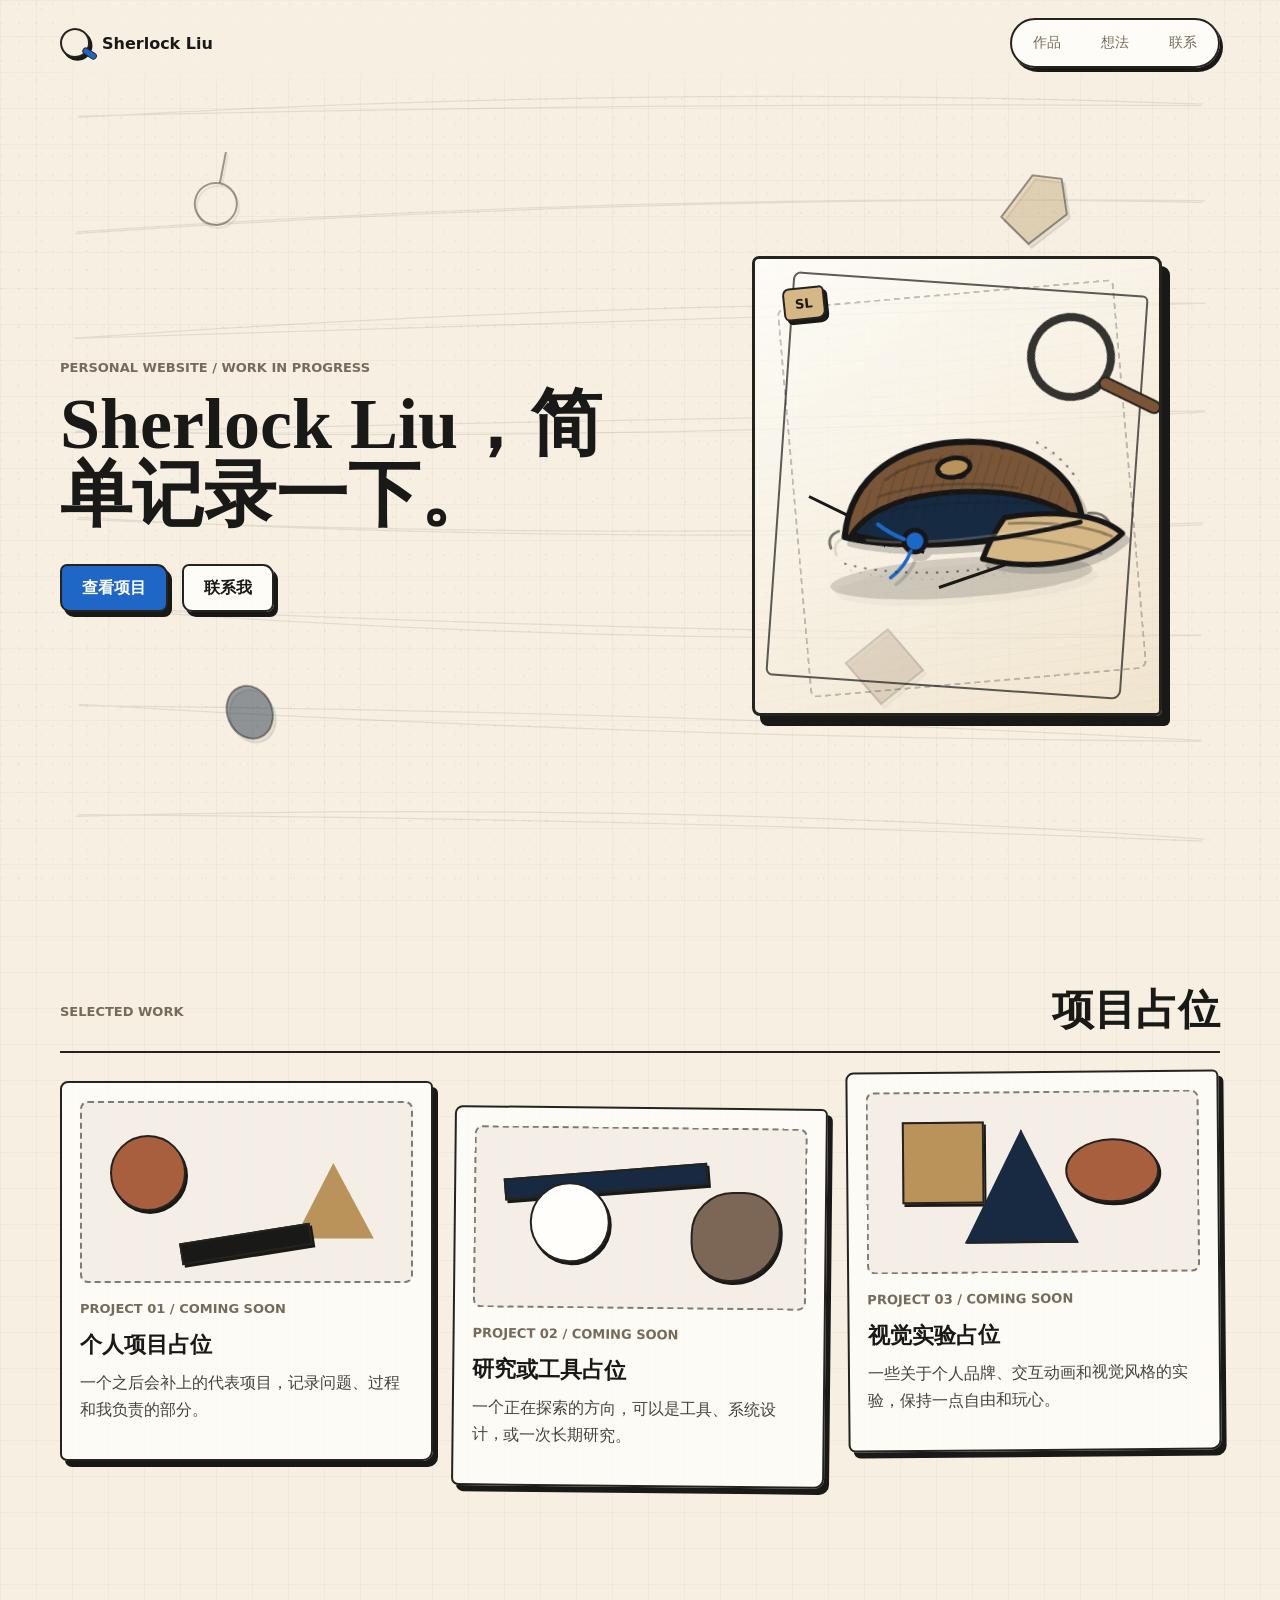
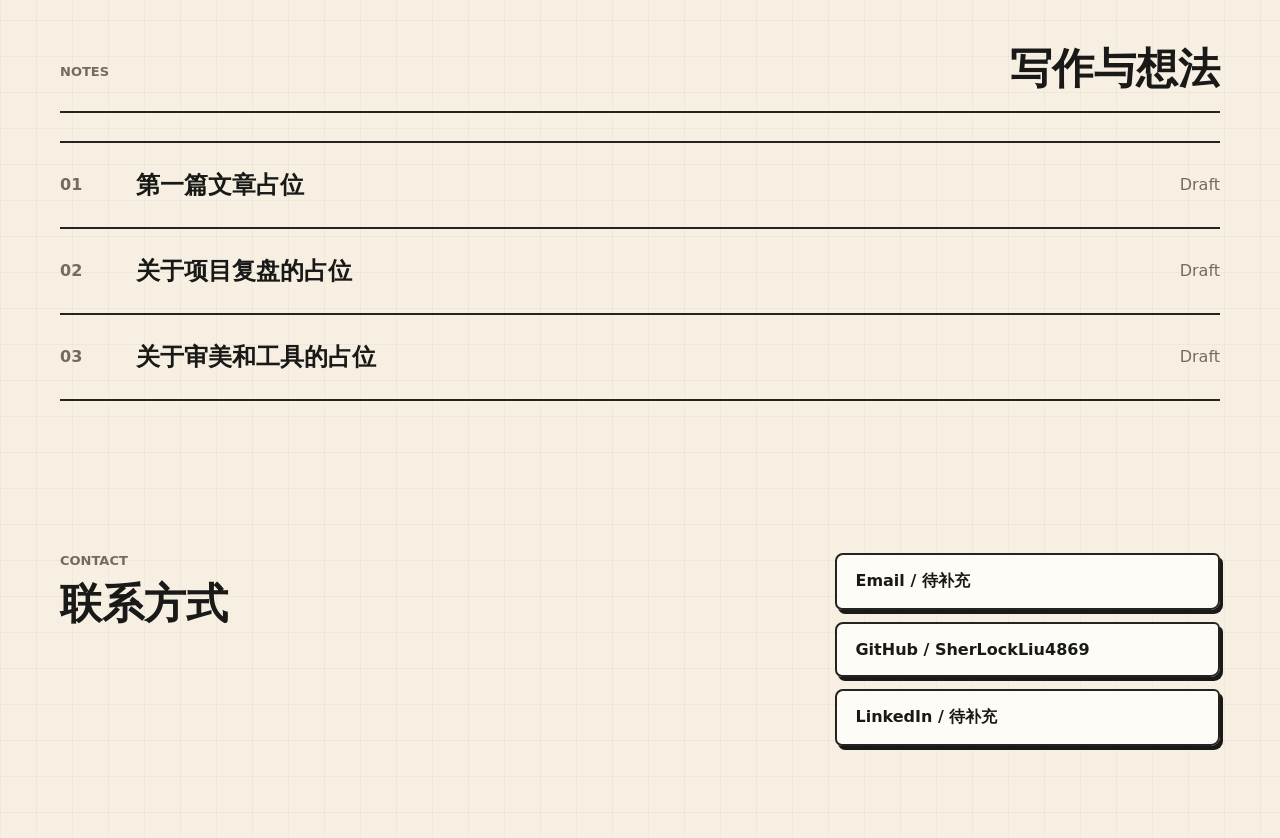
==== index.html @ 53b24802 "Update contact section" ====
<!doctype html>
<html lang="zh-CN">
  <head>
    <meta charset="utf-8">
    <meta name="viewport" content="width=device-width, initial-scale=1">
    <title>Sherlock Liu | Personal Website</title>
    <meta name="description" content="Sherlock Liu 的个人网站：作品、想法和正在进行的实验。">
    <link rel="stylesheet" href="./styles.css">
  </head>
  <body>
    <canvas id="motion-field" aria-hidden="true"></canvas>
    <div class="grain" aria-hidden="true"></div>

    <header class="site-header">
      <a class="brand" href="#top" aria-label="回到首页">
        <span class="brand-mark" aria-hidden="true"></span>
        <span>Sherlock Liu</span>
      </a>
      <nav class="nav-links" aria-label="主导航">
        <a href="#work">作品</a>
        <a href="#notes">想法</a>
        <a href="#contact">联系</a>
      </nav>
    </header>

    <main id="top">
      <section class="hero section-band" aria-labelledby="hero-title">
        <div class="hero-copy">
          <p class="eyebrow">Personal Website / Work in Progress</p>
          <h1 id="hero-title">Sherlock Liu，简单记录一下。</h1>
          <div class="hero-actions">
            <a class="button primary" href="#work">查看项目</a>
            <a class="button ghost" href="#contact">联系我</a>
          </div>
        </div>

        <div class="portrait-stage" aria-label="复古手绘个人标识插图">
          <div class="sketch-card" role="button" tabindex="0" aria-label="触发个人标识动画">
            <div class="case-label">SL</div>
            <div class="magnifier"></div>
            <div class="hand-line line-a"></div>
            <div class="hand-line line-b"></div>
            <div class="detective-object">
              <img class="detective-hat-asset" src="./assets/detective-cap.svg" alt="手绘复古侦探帽">
            </div>
          </div>
        </div>
      </section>

      <section class="section-band work" id="work" aria-labelledby="work-title">
        <div class="section-heading">
          <p class="eyebrow">Selected Work</p>
          <h2 id="work-title">项目占位</h2>
        </div>
        <div class="work-grid">
          <article class="work-item">
            <div class="work-figure figure-one" aria-hidden="true">
              <span></span><span></span><span></span>
            </div>
            <div>
              <p class="meta">Project 01 / Coming Soon</p>
              <h3>个人项目占位</h3>
              <p>一个之后会补上的代表项目，记录问题、过程和我负责的部分。</p>
            </div>
          </article>
          <article class="work-item">
            <div class="work-figure figure-two" aria-hidden="true">
              <span></span><span></span><span></span>
            </div>
            <div>
              <p class="meta">Project 02 / Coming Soon</p>
              <h3>研究或工具占位</h3>
              <p>一个正在探索的方向，可以是工具、系统设计，或一次长期研究。</p>
            </div>
          </article>
          <article class="work-item">
            <div class="work-figure figure-three" aria-hidden="true">
              <span></span><span></span><span></span>
            </div>
            <div>
              <p class="meta">Project 03 / Coming Soon</p>
              <h3>视觉实验占位</h3>
              <p>一些关于个人品牌、交互动画和视觉风格的实验，保持一点自由和玩心。</p>
            </div>
          </article>
        </div>
      </section>

      <section class="section-band notes" id="notes" aria-labelledby="notes-title">
        <div class="section-heading">
          <p class="eyebrow">Notes</p>
          <h2 id="notes-title">写作与想法</h2>
        </div>
        <div class="note-list">
          <a class="note-link" href="#">
            <span>01</span>
            <strong>第一篇文章占位</strong>
            <em>Draft</em>
          </a>
          <a class="note-link" href="#">
            <span>02</span>
            <strong>关于项目复盘的占位</strong>
            <em>Draft</em>
          </a>
          <a class="note-link" href="#">
            <span>03</span>
            <strong>关于审美和工具的占位</strong>
            <em>Draft</em>
          </a>
        </div>
      </section>

      <section class="section-band contact" id="contact" aria-labelledby="contact-title">
        <div>
          <p class="eyebrow">Contact</p>
          <h2 id="contact-title">联系方式</h2>
        </div>
        <div class="contact-links">
          <a href="#">Email / 待补充</a>
          <a href="https://github.com/SherLockLiu4869">GitHub / SherLockLiu4869</a>
          <a href="#">LinkedIn / 待补充</a>
        </div>
      </section>
    </main>

    <script src="./script.js"></script>
  </body>
</html>
---- styles.css ----
:root {
  --paper: #f7f0e2;
  --ink: #191917;
  --muted: #766b5a;
  --line: #25231f;
  --coral: #a85f3d;
  --teal: #243b55;
  --sun: #b9935a;
  --lavender: #7c6756;
  --clue-blue: #1f67c7;
  --deep-blue: #172a42;
  --brown: #7a5637;
  --tan: #d5b886;
  --white: #fffefb;
  --shadow: rgba(25, 25, 23, 0.12);
}

* {
  box-sizing: border-box;
}

html {
  scroll-behavior: smooth;
}

body {
  min-width: 320px;
  margin: 0;
  color: var(--ink);
  background:
    linear-gradient(90deg, rgba(25, 25, 23, 0.035) 1px, transparent 1px),
    linear-gradient(rgba(25, 25, 23, 0.035) 1px, transparent 1px),
    var(--paper);
  background-size: 36px 36px;
  font-family: ui-sans-serif, system-ui, -apple-system, BlinkMacSystemFont, "Segoe UI", sans-serif;
  letter-spacing: 0;
}

a {
  color: inherit;
  text-decoration: none;
}

#motion-field {
  position: fixed;
  inset: 0;
  z-index: -2;
  width: 100%;
  height: 100%;
}

.grain {
  position: fixed;
  inset: 0;
  z-index: -1;
  pointer-events: none;
  opacity: 0.28;
  background-image:
    radial-gradient(circle at 12% 20%, rgba(25, 25, 23, 0.13) 0 1px, transparent 1px),
    radial-gradient(circle at 80% 30%, rgba(25, 25, 23, 0.10) 0 1px, transparent 1px);
  background-size: 17px 19px, 23px 29px;
}

.site-header {
  position: sticky;
  top: 0;
  z-index: 10;
  display: flex;
  align-items: center;
  justify-content: space-between;
  gap: 24px;
  width: min(1160px, calc(100% - 32px));
  margin: 0 auto;
  padding: 18px 0 14px;
  backdrop-filter: blur(12px);
}

.brand,
.nav-links {
  display: flex;
  align-items: center;
  gap: 12px;
}

.brand {
  font-weight: 800;
  font-size: 16px;
}

.brand-mark {
  position: relative;
  width: 30px;
  height: 30px;
  border: 2px solid var(--line);
  border-radius: 50%;
  background: var(--paper);
  box-shadow: 2px 3px 0 var(--ink);
  transform: rotate(-8deg);
}

.brand-mark::after {
  content: "";
  position: absolute;
  right: -8px;
  bottom: -3px;
  width: 14px;
  height: 5px;
  border: 1px solid var(--line);
  border-radius: 999px;
  background: var(--clue-blue);
  transform: rotate(42deg);
}

.nav-links {
  padding: 7px;
  border: 2px solid var(--line);
  border-radius: 999px;
  background: rgba(255, 254, 251, 0.82);
  box-shadow: 3px 4px 0 var(--ink);
}

.nav-links a {
  min-width: 56px;
  padding: 7px 10px;
  border-radius: 999px;
  color: var(--muted);
  font-size: 14px;
  text-align: center;
}

.nav-links a:hover,
.nav-links a:focus-visible {
  color: var(--ink);
  background: rgba(122, 86, 55, 0.14);
}

.section-band {
  width: min(1160px, calc(100% - 32px));
  margin: 0 auto;
  padding: 76px 0;
}

.hero {
  display: grid;
  grid-template-columns: minmax(0, 1.05fr) minmax(320px, 0.95fr);
  align-items: center;
  gap: 54px;
  min-height: calc(100vh - 70px);
  padding-top: 42px;
  padding-bottom: 64px;
}

.eyebrow,
.meta {
  margin: 0 0 14px;
  color: var(--muted);
  font-size: 13px;
  font-weight: 800;
  text-transform: uppercase;
}

h1,
h2,
h3,
p {
  margin-top: 0;
}

h1 {
  max-width: 760px;
  margin-bottom: 22px;
  font-family: ui-serif, Georgia, "Times New Roman", serif;
  font-size: 72px;
  line-height: 0.98;
  font-weight: 900;
  text-shadow:
    0 1px 0 var(--paper),
    1px 0 0 var(--paper),
    -1px 0 0 var(--paper),
    0 -1px 0 var(--paper);
}

h2 {
  margin-bottom: 0;
  font-family: ui-serif, Georgia, "Times New Roman", serif;
  font-size: 42px;
  line-height: 1.08;
}

h3 {
  margin-bottom: 10px;
  font-size: 22px;
}

.hero-text {
  max-width: 630px;
  color: #3b3932;
  font-size: 20px;
  line-height: 1.7;
}

.hero-actions {
  display: flex;
  flex-wrap: wrap;
  gap: 14px;
  margin-top: 34px;
}

.button {
  display: inline-flex;
  align-items: center;
  justify-content: center;
  min-height: 48px;
  padding: 0 20px;
  border: 2px solid var(--line);
  border-radius: 7px 11px 8px 10px;
  box-shadow: 4px 5px 0 var(--ink);
  font-weight: 800;
  transition: transform 220ms ease, box-shadow 220ms ease;
}

.button:hover,
.button:focus-visible {
  transform: translate(2px, 2px) rotate(-1deg);
  box-shadow: 2px 3px 0 var(--ink);
}

.button.primary {
  background: var(--clue-blue);
  color: var(--white);
}

.button.ghost {
  background: rgba(255, 254, 251, 0.82);
}

.portrait-stage {
  position: relative;
  display: grid;
  place-items: center;
  min-height: 520px;
}

.sketch-card {
  --hat-x: 0px;
  --hat-y: 0px;
  --hat-r: 0deg;
  --mag-x: 0px;
  --mag-y: 0px;
  --mag-r: -16deg;
  position: relative;
  width: min(410px, 100%);
  aspect-ratio: 1 / 1.12;
  border: 3px solid var(--line);
  border-radius: 7px 9px 6px 8px;
  background:
    linear-gradient(145deg, rgba(255, 254, 251, 0.82), rgba(235, 219, 190, 0.54)),
    repeating-linear-gradient(-8deg, rgba(25, 25, 23, 0.045) 0 1px, transparent 1px 13px);
  box-shadow: 8px 10px 0 var(--ink);
  cursor: crosshair;
  outline: none;
  overflow: hidden;
  animation: card-wander 9s cubic-bezier(0.55, 0.02, 0.2, 1) infinite alternate;
}

.sketch-card:focus-visible {
  box-shadow:
    8px 10px 0 var(--ink),
    0 0 0 4px var(--clue-blue);
}

.sketch-card::before,
.sketch-card::after {
  content: "";
  position: absolute;
  inset: 24px;
  border: 2px solid rgba(25, 25, 23, 0.7);
  border-radius: 8px 6px 9px 7px;
  transform: rotate(4deg);
}

.sketch-card::after {
  inset: 34px 28px 28px 38px;
  border-style: dashed;
  border-color: rgba(25, 25, 23, 0.26);
  transform: rotate(-5deg);
}

.case-label {
  position: absolute;
  left: 28px;
  top: 28px;
  z-index: 3;
  padding: 7px 10px;
  border: 2px solid var(--line);
  border-radius: 7px 5px 8px 6px;
  background: var(--tan);
  box-shadow: 3px 4px 0 var(--ink);
  font-size: 13px;
  font-weight: 900;
  transform: rotate(-6deg);
}

.magnifier {
  position: absolute;
  right: 44px;
  top: 54px;
  z-index: 3;
  width: 88px;
  height: 88px;
  border: 8px solid rgba(25, 25, 23, 0.88);
  border-radius: 50%;
  transform: rotate(-16deg);
  animation: nonlinear-orbit 6.4s cubic-bezier(0.77, 0, 0.18, 1) infinite alternate;
}

.sketch-card.is-tracking .magnifier {
  transform: translate3d(var(--mag-x), var(--mag-y), 0) rotate(var(--mag-r));
  transition: transform 520ms cubic-bezier(0.18, 0.89, 0.32, 1.28);
  animation: none;
}

.magnifier::after {
  content: "";
  position: absolute;
  right: -44px;
  bottom: -24px;
  width: 64px;
  height: 10px;
  border: 2px solid var(--line);
  border-radius: 999px;
  background: var(--brown);
  transform: rotate(42deg);
}

.detective-object {
  position: absolute;
  left: 50%;
  top: 57%;
  z-index: 2;
  width: min(360px, 88%);
  aspect-ratio: 520 / 330;
  transform:
    translate(-50%, -50%)
    translate3d(var(--hat-x), var(--hat-y), 0)
    rotate(calc(-4deg + var(--hat-r)));
  transition: transform 620ms cubic-bezier(0.16, 1, 0.3, 1);
}

.hand-line {
  position: absolute;
}

.detective-hat-asset {
  display: block;
  width: 100%;
  height: auto;
  filter: drop-shadow(5px 7px 0 rgba(25, 25, 23, 0.2));
  transform-origin: 48% 58%;
  user-select: none;
  -webkit-user-drag: none;
}

.sketch-card.is-investigating {
  box-shadow:
    8px 10px 0 var(--ink),
    0 0 0 4px rgba(31, 103, 199, 0.45);
  animation:
    card-wander 9s cubic-bezier(0.55, 0.02, 0.2, 1) infinite alternate,
    clue-card-flash 920ms cubic-bezier(0.16, 1, 0.3, 1);
}

.sketch-card.is-investigating .case-label {
  animation: clue-label 820ms cubic-bezier(0.2, 0.9, 0.3, 1.3);
}

.sketch-card.is-investigating .detective-hat-asset {
  animation: clue-hat-asset 920ms cubic-bezier(0.16, 1, 0.3, 1);
}

.hand-line {
  height: 3px;
  background: var(--ink);
  transform-origin: left center;
}

.line-a {
  right: 50px;
  bottom: 124px;
  width: 170px;
  transform: rotate(-19deg);
}

.line-b {
  left: 54px;
  top: 236px;
  width: 128px;
  transform: rotate(26deg);
}

.section-heading {
  display: flex;
  align-items: end;
  justify-content: space-between;
  gap: 28px;
  margin-bottom: 28px;
  border-bottom: 2px solid var(--line);
  padding-bottom: 18px;
}

.work-grid {
  display: grid;
  grid-template-columns: repeat(3, minmax(0, 1fr));
  gap: 20px;
}

.work-item {
  display: grid;
  gap: 18px;
  min-height: 380px;
  padding: 18px;
  border: 2px solid var(--line);
  border-radius: 8px 6px 10px 7px;
  background: rgba(255, 254, 251, 0.78);
  box-shadow: 5px 6px 0 var(--ink);
  transition: transform 280ms cubic-bezier(0.2, 0.9, 0.3, 1.25);
}

.work-item:nth-child(2) {
  transform: translateY(26px) rotate(0.6deg);
}

.work-item:nth-child(3) {
  transform: translateY(-10px) rotate(-0.5deg);
}

.work-item:hover {
  transform: translateY(-6px) rotate(-1deg);
}

.work-item:nth-child(2):hover,
.work-item:nth-child(3):hover {
  transform: translateY(-6px) rotate(-1deg);
}

.work-item p:not(.meta) {
  color: #45423b;
  line-height: 1.65;
}

.work-figure {
  position: relative;
  min-height: 180px;
  border: 2px dashed rgba(25, 25, 23, 0.54);
  border-radius: 8px;
  overflow: hidden;
  background: rgba(122, 86, 55, 0.08);
}

.work-figure span {
  position: absolute;
  display: block;
  border: 2px solid var(--line);
  box-shadow: 2px 3px 0 var(--ink);
  animation: float-piece 6s cubic-bezier(0.65, 0, 0.2, 1) infinite alternate;
}

.figure-one span:nth-child(1) {
  left: 28px;
  top: 32px;
  width: 76px;
  height: 76px;
  border-radius: 50%;
  background: var(--coral);
}

.figure-one span:nth-child(2) {
  right: 34px;
  top: 56px;
  width: 88px;
  height: 88px;
  background: var(--sun);
  clip-path: polygon(50% 4%, 96% 90%, 6% 90%);
  animation-delay: -2s;
}

.figure-one span:nth-child(3) {
  left: 98px;
  bottom: 26px;
  width: 132px;
  height: 22px;
  background: var(--ink);
  transform: rotate(-9deg);
  animation-delay: -3s;
}

.figure-two span:nth-child(1) {
  left: 28px;
  top: 42px;
  width: 62%;
  height: 22px;
  background: var(--deep-blue);
  transform: rotate(-5deg);
}

.figure-two span:nth-child(2) {
  right: 24px;
  bottom: 26px;
  width: 90px;
  height: 90px;
  border-radius: 47% 41% 55% 43%;
  background: var(--lavender);
  animation-delay: -1.5s;
}

.figure-two span:nth-child(3) {
  left: 54px;
  bottom: 44px;
  width: 80px;
  height: 80px;
  border-radius: 50%;
  background: var(--white);
  animation-delay: -2.7s;
}

.figure-three span:nth-child(1) {
  left: 34px;
  top: 28px;
  width: 82px;
  height: 82px;
  background: var(--sun);
}

.figure-three span:nth-child(2) {
  right: 38px;
  top: 46px;
  width: 94px;
  height: 64px;
  border-radius: 50%;
  background: var(--coral);
  animation-delay: -1.2s;
}

.figure-three span:nth-child(3) {
  left: 96px;
  bottom: 28px;
  width: 114px;
  height: 114px;
  background: var(--deep-blue);
  clip-path: polygon(50% 0, 100% 100%, 0 100%);
  animation-delay: -2.6s;
}

.notes {
  padding-top: 110px;
}

.note-list {
  border-top: 2px solid var(--line);
}

.note-link {
  display: grid;
  grid-template-columns: 56px minmax(0, 1fr) 110px;
  align-items: center;
  gap: 20px;
  min-height: 86px;
  border-bottom: 2px solid var(--line);
}

.note-link span {
  color: var(--muted);
  font-weight: 900;
}

.note-link strong {
  font-size: 24px;
}

.note-link em {
  color: var(--muted);
  font-style: normal;
  text-align: right;
}

.note-link:hover strong,
.note-link:focus-visible strong {
  text-decoration: underline;
  text-decoration-thickness: 2px;
  text-underline-offset: 7px;
}

.contact {
  display: grid;
  grid-template-columns: minmax(0, 1fr) minmax(260px, 0.52fr);
  gap: 36px;
  align-items: start;
  padding-bottom: 92px;
}

.contact-links {
  display: grid;
  gap: 12px;
}

.contact-links a {
  padding: 16px 18px;
  border: 2px solid var(--line);
  border-radius: 8px 6px 9px 7px;
  background: rgba(255, 254, 251, 0.82);
  box-shadow: 3px 4px 0 var(--ink);
  font-weight: 800;
}

.contact-links a:hover,
.contact-links a:focus-visible {
  transform: rotate(-1deg);
}

@keyframes card-wander {
  0% {
    transform: translate3d(0, 0, 0) rotate(-1.4deg);
  }
  38% {
    transform: translate3d(10px, -12px, 0) rotate(1.2deg);
  }
  73% {
    transform: translate3d(-8px, 8px, 0) rotate(-0.4deg);
  }
  100% {
    transform: translate3d(4px, -5px, 0) rotate(1.8deg);
  }
}

@keyframes clue-card-flash {
  0%,
  100% {
    filter: none;
  }
  32% {
    filter: drop-shadow(0 0 12px rgba(31, 103, 199, 0.42));
  }
}

@keyframes clue-label {
  0%,
  100% {
    transform: rotate(-6deg);
  }
  38% {
    transform: translate3d(-8px, -10px, 0) rotate(-14deg) scale(1.12);
  }
  64% {
    transform: translate3d(3px, 2px, 0) rotate(-3deg) scale(0.98);
  }
}

@keyframes clue-hat-asset {
  0%,
  100% {
    filter: drop-shadow(5px 7px 0 rgba(25, 25, 23, 0.2));
    transform: rotate(0deg) scale(1);
  }
  34% {
    filter:
      drop-shadow(5px 7px 0 rgba(25, 25, 23, 0.18))
      drop-shadow(0 0 12px rgba(31, 103, 199, 0.5));
    transform: translate3d(-12px, -18px, 0) rotate(-7deg) scale(1.04);
  }
  68% {
    transform: translate3d(5px, 3px, 0) rotate(2deg) scale(0.99);
  }
}

@keyframes nonlinear-orbit {
  0% {
    transform: translate3d(0, 0, 0) rotate(0);
  }
  28% {
    transform: translate3d(16px, -8px, 0) rotate(19deg);
  }
  51% {
    transform: translate3d(-10px, 14px, 0) rotate(-13deg);
  }
  100% {
    transform: translate3d(8px, -18px, 0) rotate(32deg);
  }
}

@keyframes float-piece {
  0% {
    transform: translate3d(0, 0, 0) rotate(-3deg);
  }
  47% {
    transform: translate3d(8px, -10px, 0) rotate(8deg);
  }
  100% {
    transform: translate3d(-6px, 8px, 0) rotate(-7deg);
  }
}

@media (max-width: 900px) {
  .site-header {
    align-items: flex-start;
  }

  .hero,
  .contact {
    grid-template-columns: 1fr;
  }

  .hero {
    gap: 28px;
    min-height: auto;
  }

  h1 {
    font-size: 52px;
  }

  h2 {
    font-size: 34px;
  }

  .portrait-stage {
    min-height: 430px;
  }

  .work-grid {
    grid-template-columns: 1fr;
  }

  .work-item,
  .work-item:nth-child(2),
  .work-item:nth-child(3) {
    transform: none;
  }
}

@media (max-width: 620px) {
  #motion-field {
    opacity: 0.16;
  }

  .site-header {
    position: relative;
    flex-direction: column;
    gap: 14px;
  }

  .nav-links {
    width: 100%;
    justify-content: space-between;
  }

  .nav-links a {
    min-width: 0;
    flex: 1;
  }

  .section-band {
    width: min(100% - 24px, 1160px);
    padding: 54px 0;
  }

  .hero {
    padding-top: 24px;
  }

  h1 {
    font-size: 42px;
    line-height: 1.04;
  }

  .hero-text {
    font-size: 17px;
  }

  .portrait-stage {
    min-height: 360px;
  }

  .sketch-card {
    width: min(310px, 96%);
  }

  .detective-object {
    transform: translate(-50%, -50%) rotate(-4deg) scale(0.82);
  }

  .note-link {
    grid-template-columns: 42px minmax(0, 1fr);
    min-height: 100px;
  }

  .note-link em {
    grid-column: 2;
    text-align: left;
  }
}

@media (prefers-reduced-motion: reduce) {
  *,
  *::before,
  *::after {
    scroll-behavior: auto !important;
    animation-duration: 0.01ms !important;
    animation-iteration-count: 1 !important;
    transition-duration: 0.01ms !important;
  }
}
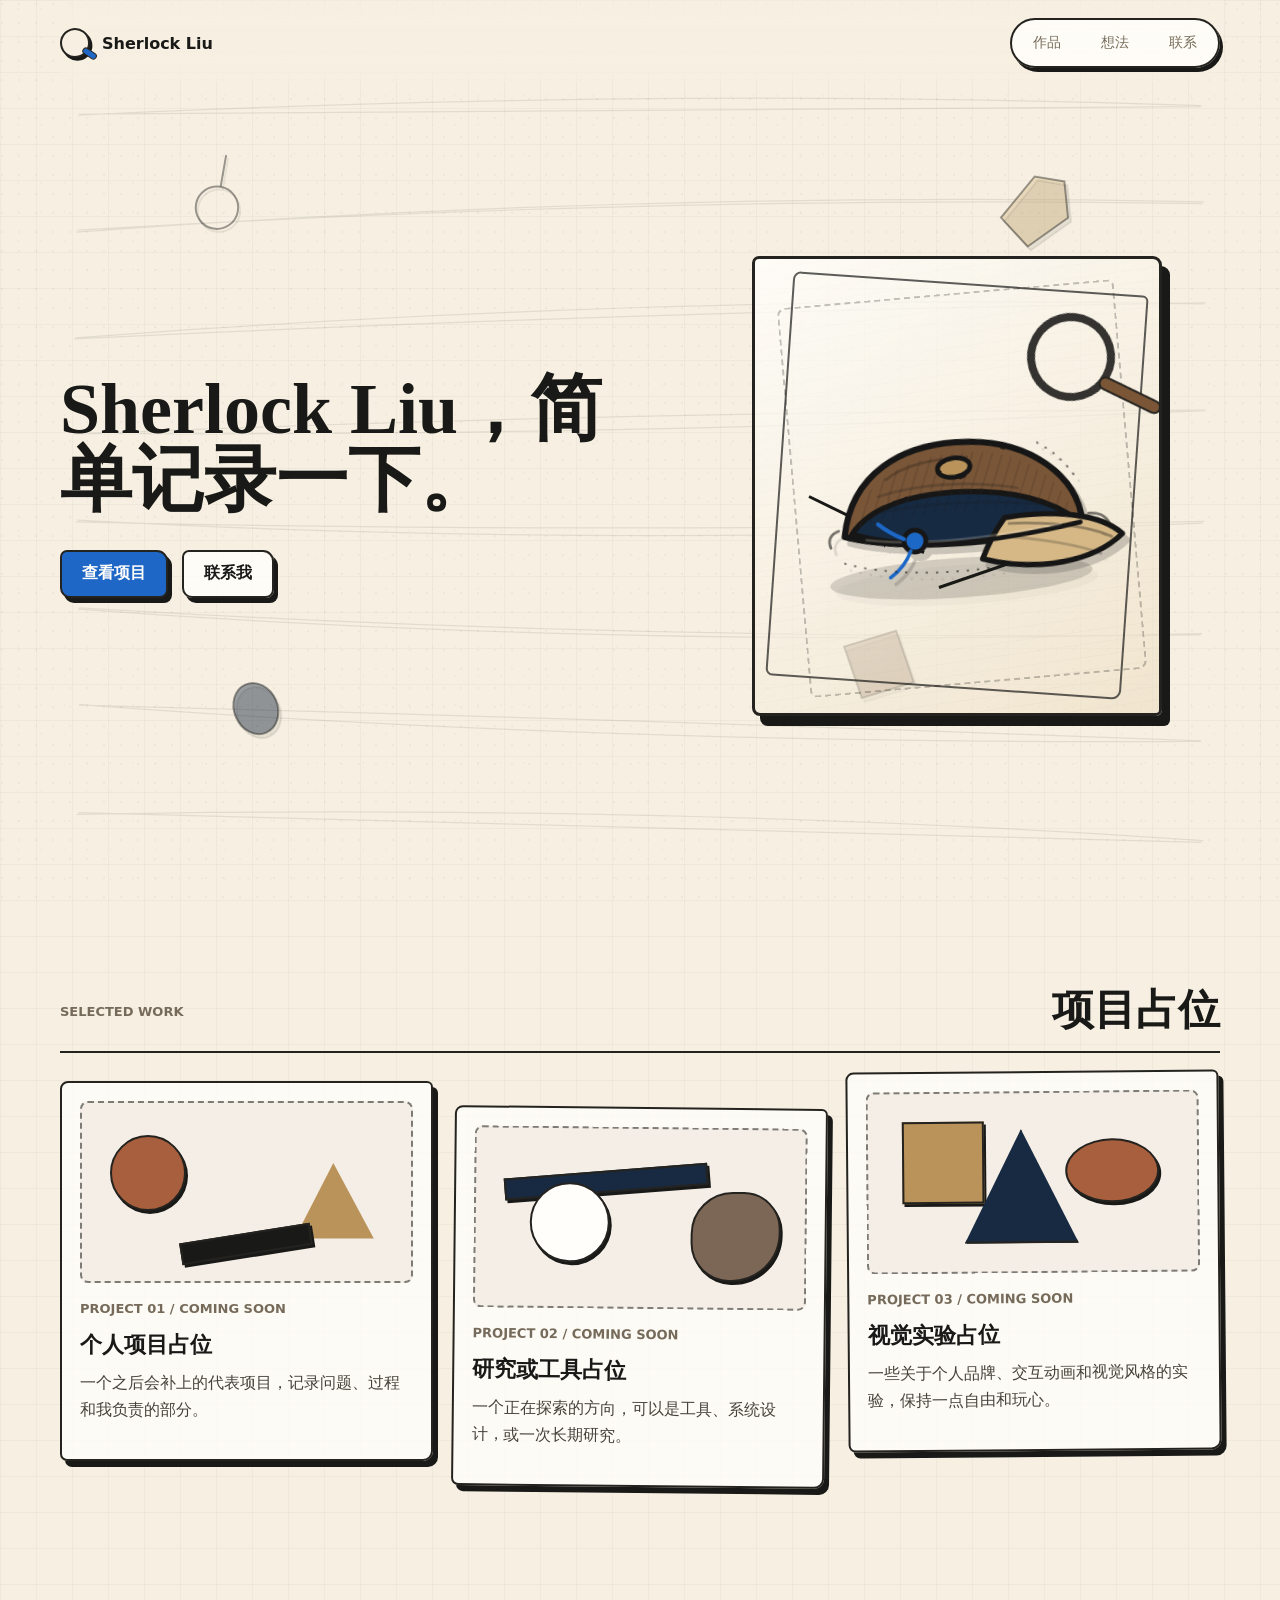
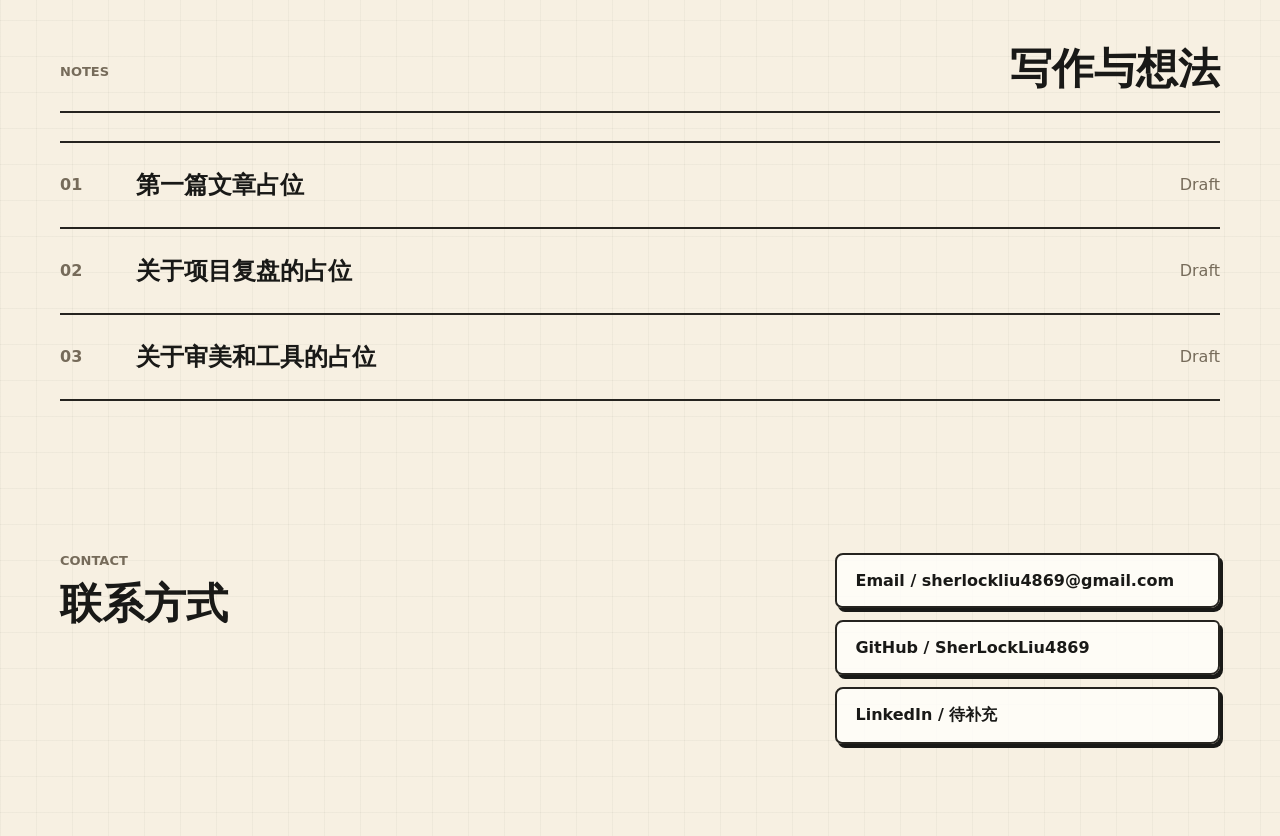
==== commit 93ae64e5: "Refine hero and add email contact" ====
--- a/index.html
+++ b/index.html
@@ -27,7 +27,6 @@
     <main id="top">
       <section class="hero section-band" aria-labelledby="hero-title">
         <div class="hero-copy">
-          <p class="eyebrow">Personal Website / Work in Progress</p>
           <h1 id="hero-title">Sherlock Liu，简单记录一下。</h1>
           <div class="hero-actions">
             <a class="button primary" href="#work">查看项目</a>
@@ -37,7 +36,6 @@
 
         <div class="portrait-stage" aria-label="复古手绘个人标识插图">
           <div class="sketch-card" role="button" tabindex="0" aria-label="触发个人标识动画">
-            <div class="case-label">SL</div>
             <div class="magnifier"></div>
             <div class="hand-line line-a"></div>
             <div class="hand-line line-b"></div>
@@ -117,7 +115,7 @@
           <h2 id="contact-title">联系方式</h2>
         </div>
         <div class="contact-links">
-          <a href="#">Email / 待补充</a>
+          <a href="mailto:sherlockliu4869@gmail.com">Email / sherlockliu4869@gmail.com</a>
           <a href="https://github.com/SherLockLiu4869">GitHub / SherLockLiu4869</a>
           <a href="#">LinkedIn / 待补充</a>
         </div>
--- a/styles.css
+++ b/styles.css
@@ -286,21 +286,6 @@
   transform: rotate(-5deg);
 }
 
-.case-label {
-  position: absolute;
-  left: 28px;
-  top: 28px;
-  z-index: 3;
-  padding: 7px 10px;
-  border: 2px solid var(--line);
-  border-radius: 7px 5px 8px 6px;
-  background: var(--tan);
-  box-shadow: 3px 4px 0 var(--ink);
-  font-size: 13px;
-  font-weight: 900;
-  transform: rotate(-6deg);
-}
-
 .magnifier {
   position: absolute;
   right: 44px;
@@ -370,10 +355,6 @@
     clue-card-flash 920ms cubic-bezier(0.16, 1, 0.3, 1);
 }
 
-.sketch-card.is-investigating .case-label {
-  animation: clue-label 820ms cubic-bezier(0.2, 0.9, 0.3, 1.3);
-}
-
 .sketch-card.is-investigating .detective-hat-asset {
   animation: clue-hat-asset 920ms cubic-bezier(0.16, 1, 0.3, 1);
 }
@@ -642,19 +623,6 @@
   }
 }
 
-@keyframes clue-label {
-  0%,
-  100% {
-    transform: rotate(-6deg);
-  }
-  38% {
-    transform: translate3d(-8px, -10px, 0) rotate(-14deg) scale(1.12);
-  }
-  64% {
-    transform: translate3d(3px, 2px, 0) rotate(-3deg) scale(0.98);
-  }
-}
-
 @keyframes clue-hat-asset {
   0%,
   100% {
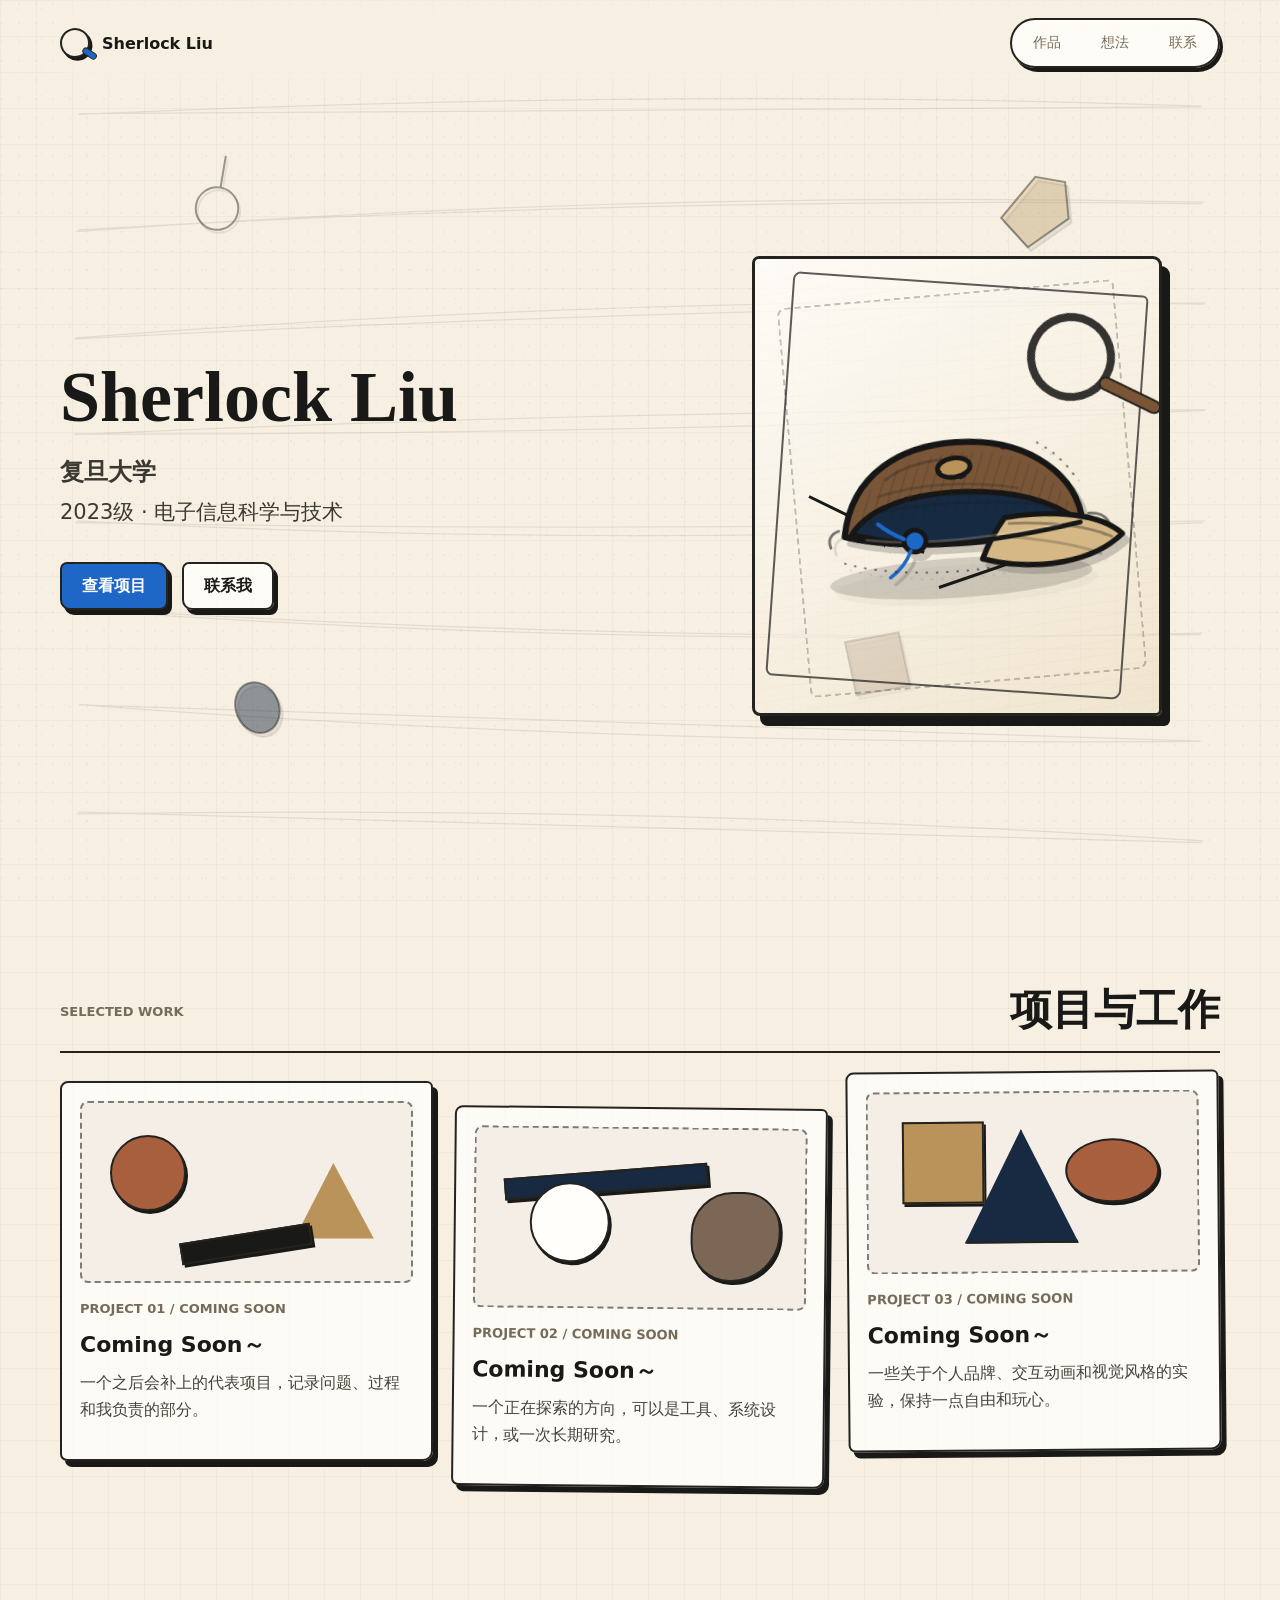
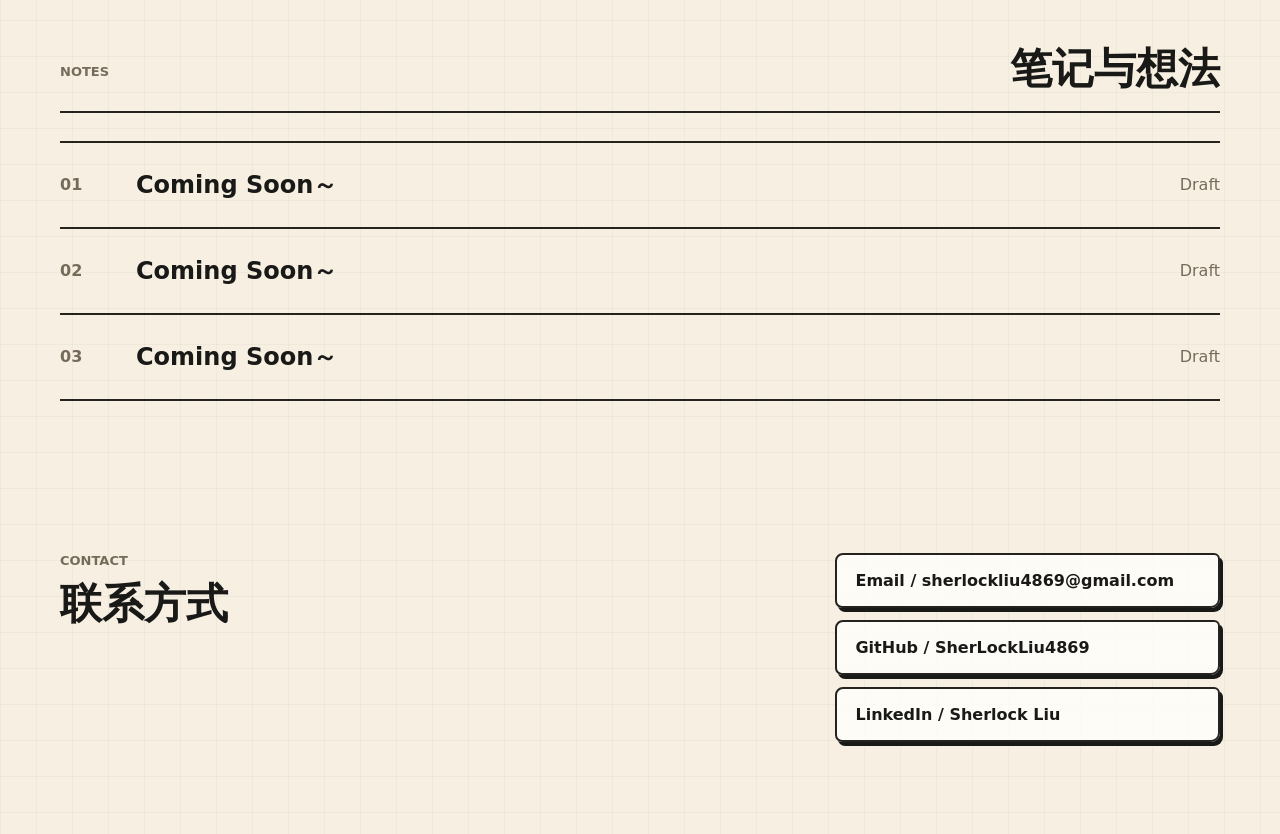
==== commit d8a08e35: "Update profile and placeholder content" ====
--- a/index.html
+++ b/index.html
@@ -27,7 +27,11 @@
     <main id="top">
       <section class="hero section-band" aria-labelledby="hero-title">
         <div class="hero-copy">
-          <h1 id="hero-title">Sherlock Liu，简单记录一下。</h1>
+          <h1 id="hero-title">Sherlock Liu</h1>
+          <p class="hero-profile">
+            <strong>复旦大学</strong>
+            <span>2023级 · 电子信息科学与技术</span>
+          </p>
           <div class="hero-actions">
             <a class="button primary" href="#work">查看项目</a>
             <a class="button ghost" href="#contact">联系我</a>
@@ -49,7 +53,7 @@
       <section class="section-band work" id="work" aria-labelledby="work-title">
         <div class="section-heading">
           <p class="eyebrow">Selected Work</p>
-          <h2 id="work-title">项目占位</h2>
+          <h2 id="work-title">项目与工作</h2>
         </div>
         <div class="work-grid">
           <article class="work-item">
@@ -58,7 +62,7 @@
             </div>
             <div>
               <p class="meta">Project 01 / Coming Soon</p>
-              <h3>个人项目占位</h3>
+              <h3>Coming Soon～</h3>
               <p>一个之后会补上的代表项目，记录问题、过程和我负责的部分。</p>
             </div>
           </article>
@@ -68,7 +72,7 @@
             </div>
             <div>
               <p class="meta">Project 02 / Coming Soon</p>
-              <h3>研究或工具占位</h3>
+              <h3>Coming Soon～</h3>
               <p>一个正在探索的方向，可以是工具、系统设计，或一次长期研究。</p>
             </div>
           </article>
@@ -78,7 +82,7 @@
             </div>
             <div>
               <p class="meta">Project 03 / Coming Soon</p>
-              <h3>视觉实验占位</h3>
+              <h3>Coming Soon～</h3>
               <p>一些关于个人品牌、交互动画和视觉风格的实验，保持一点自由和玩心。</p>
             </div>
           </article>
@@ -88,22 +92,22 @@
       <section class="section-band notes" id="notes" aria-labelledby="notes-title">
         <div class="section-heading">
           <p class="eyebrow">Notes</p>
-          <h2 id="notes-title">写作与想法</h2>
+          <h2 id="notes-title">笔记与想法</h2>
         </div>
         <div class="note-list">
           <a class="note-link" href="#">
             <span>01</span>
-            <strong>第一篇文章占位</strong>
+            <strong>Coming Soon～</strong>
             <em>Draft</em>
           </a>
           <a class="note-link" href="#">
             <span>02</span>
-            <strong>关于项目复盘的占位</strong>
+            <strong>Coming Soon～</strong>
             <em>Draft</em>
           </a>
           <a class="note-link" href="#">
             <span>03</span>
-            <strong>关于审美和工具的占位</strong>
+            <strong>Coming Soon～</strong>
             <em>Draft</em>
           </a>
         </div>
@@ -117,7 +121,7 @@
         <div class="contact-links">
           <a href="mailto:sherlockliu4869@gmail.com">Email / sherlockliu4869@gmail.com</a>
           <a href="https://github.com/SherLockLiu4869">GitHub / SherLockLiu4869</a>
-          <a href="#">LinkedIn / 待补充</a>
+          <a href="https://www.linkedin.com/in/%E6%BA%90%E5%93%B2-%E5%88%98-233900437/" target="_blank" rel="noopener noreferrer">LinkedIn / Sherlock Liu</a>
         </div>
       </section>
     </main>
--- a/styles.css
+++ b/styles.css
@@ -192,11 +192,19 @@
   font-size: 22px;
 }
 
-.hero-text {
+.hero-profile {
+  display: grid;
+  gap: 4px;
   max-width: 630px;
+  margin-bottom: 0;
   color: #3b3932;
-  font-size: 20px;
-  line-height: 1.7;
+  font-size: 21px;
+  line-height: 1.55;
+}
+
+.hero-profile strong {
+  color: var(--blue);
+  font-size: 24px;
 }
 
 .hero-actions {
@@ -740,8 +748,12 @@
     line-height: 1.04;
   }
 
-  .hero-text {
+  .hero-profile {
     font-size: 17px;
+  }
+
+  .hero-profile strong {
+    font-size: 20px;
   }
 
   .portrait-stage {
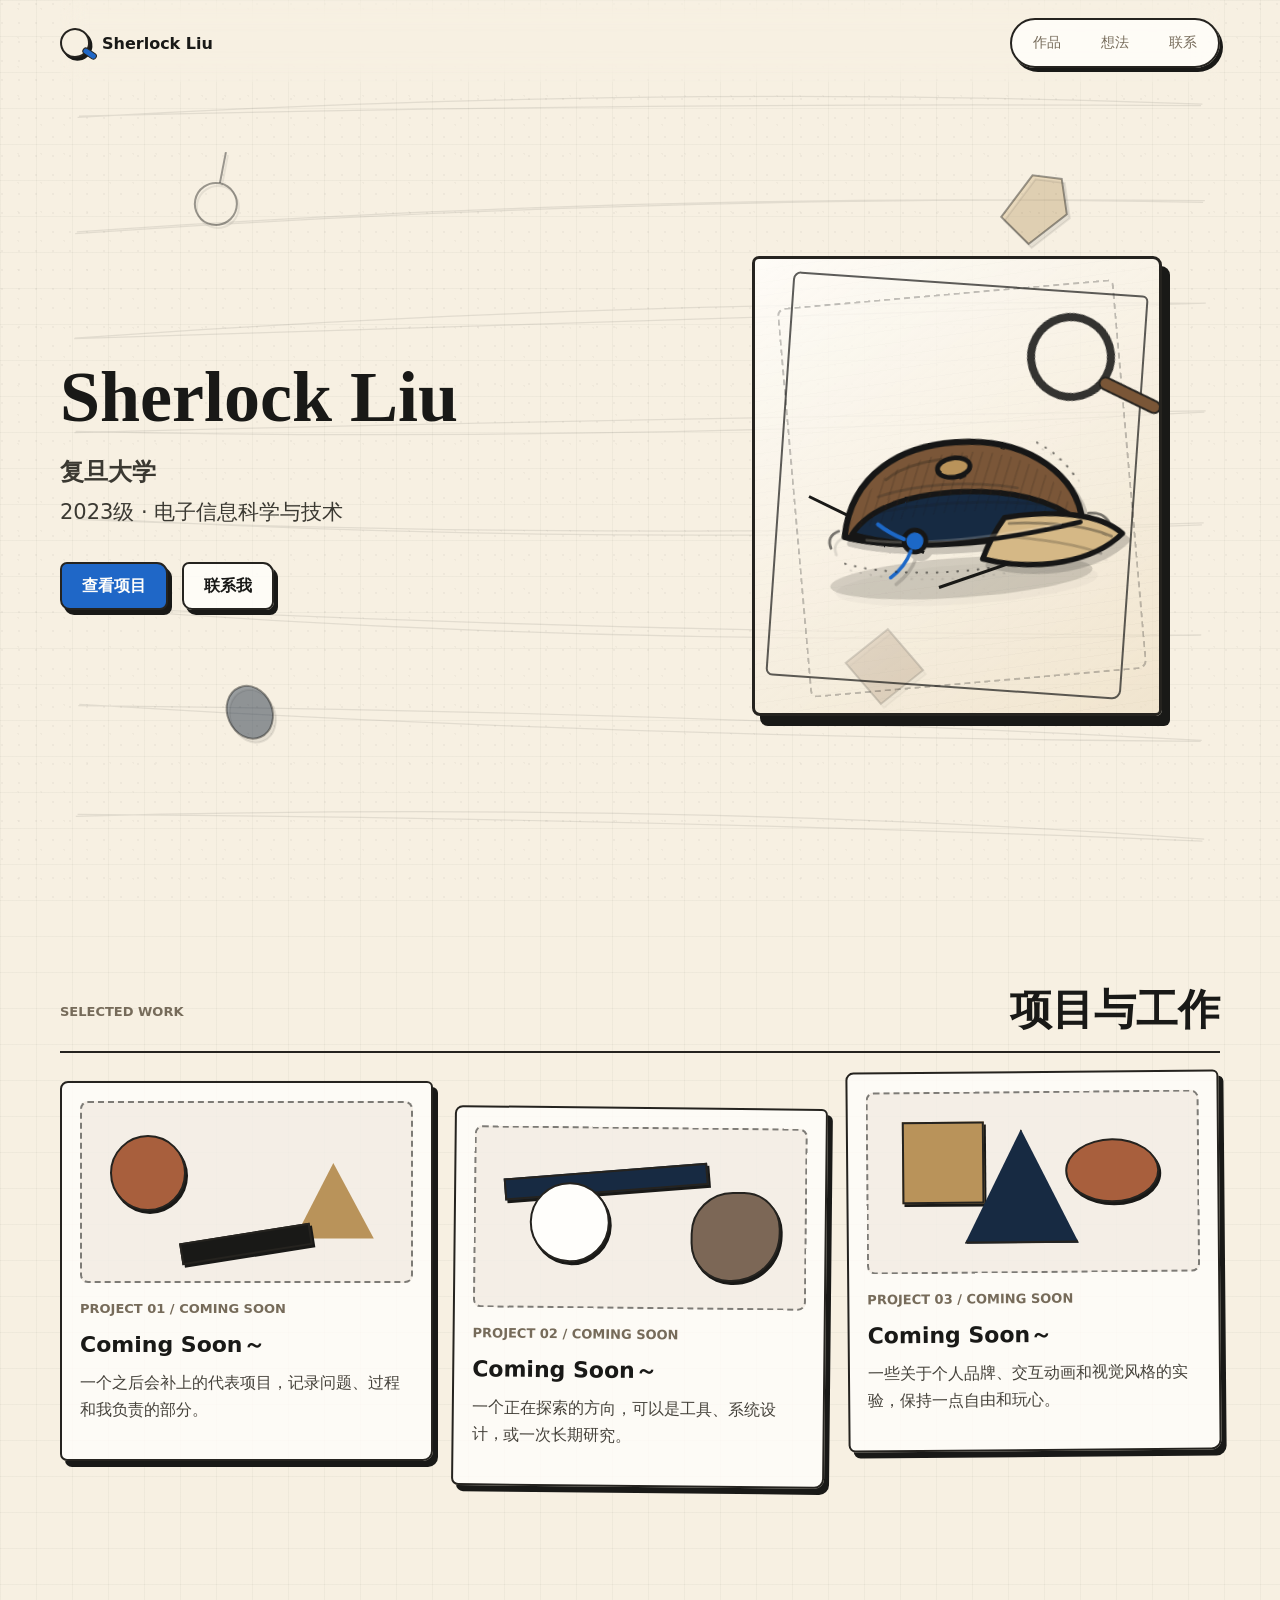
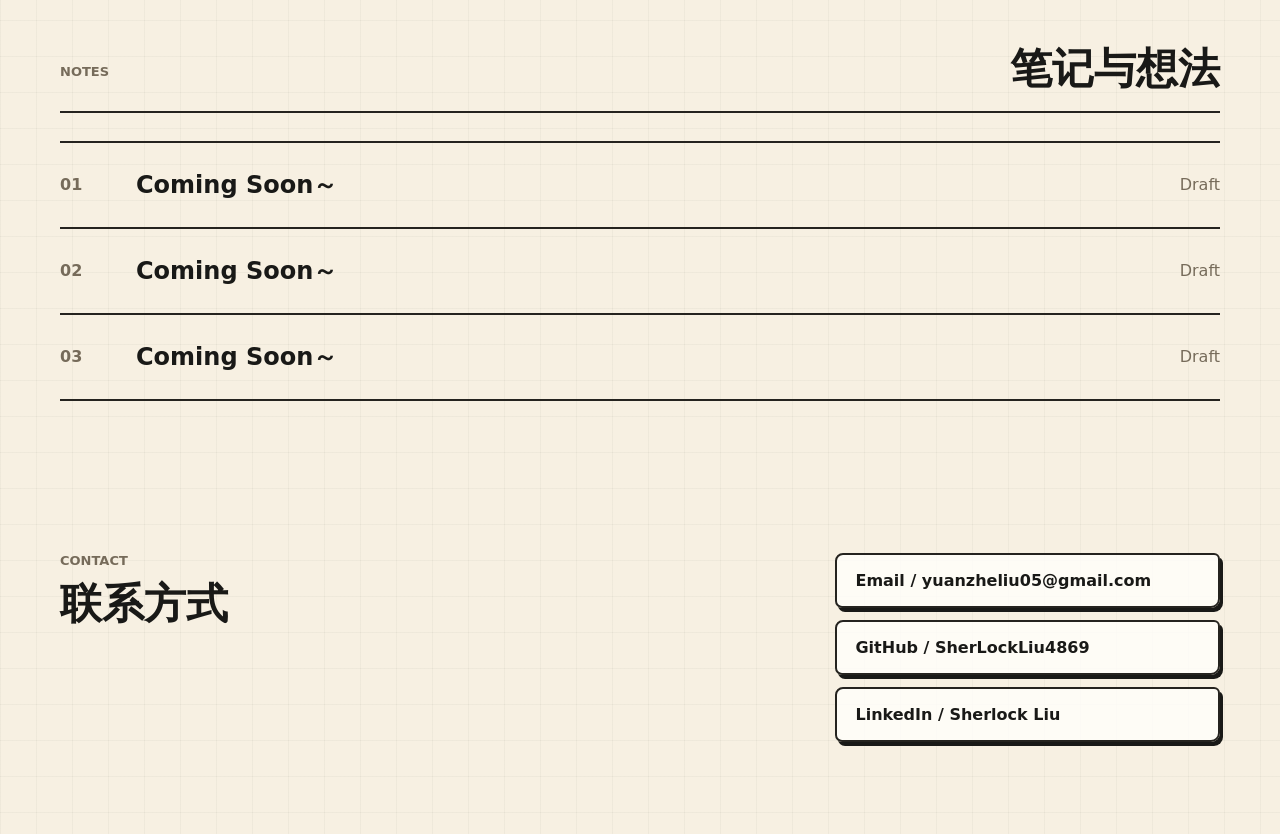
==== commit 007df0af: "Update email address" ====
--- a/index.html
+++ b/index.html
@@ -119,7 +119,7 @@
           <h2 id="contact-title">联系方式</h2>
         </div>
         <div class="contact-links">
-          <a href="mailto:sherlockliu4869@gmail.com">Email / sherlockliu4869@gmail.com</a>
+          <a href="mailto:yuanzheliu05@gmail.com">Email / yuanzheliu05@gmail.com</a>
           <a href="https://github.com/SherLockLiu4869">GitHub / SherLockLiu4869</a>
           <a href="https://www.linkedin.com/in/%E6%BA%90%E5%93%B2-%E5%88%98-233900437/" target="_blank" rel="noopener noreferrer">LinkedIn / Sherlock Liu</a>
         </div>
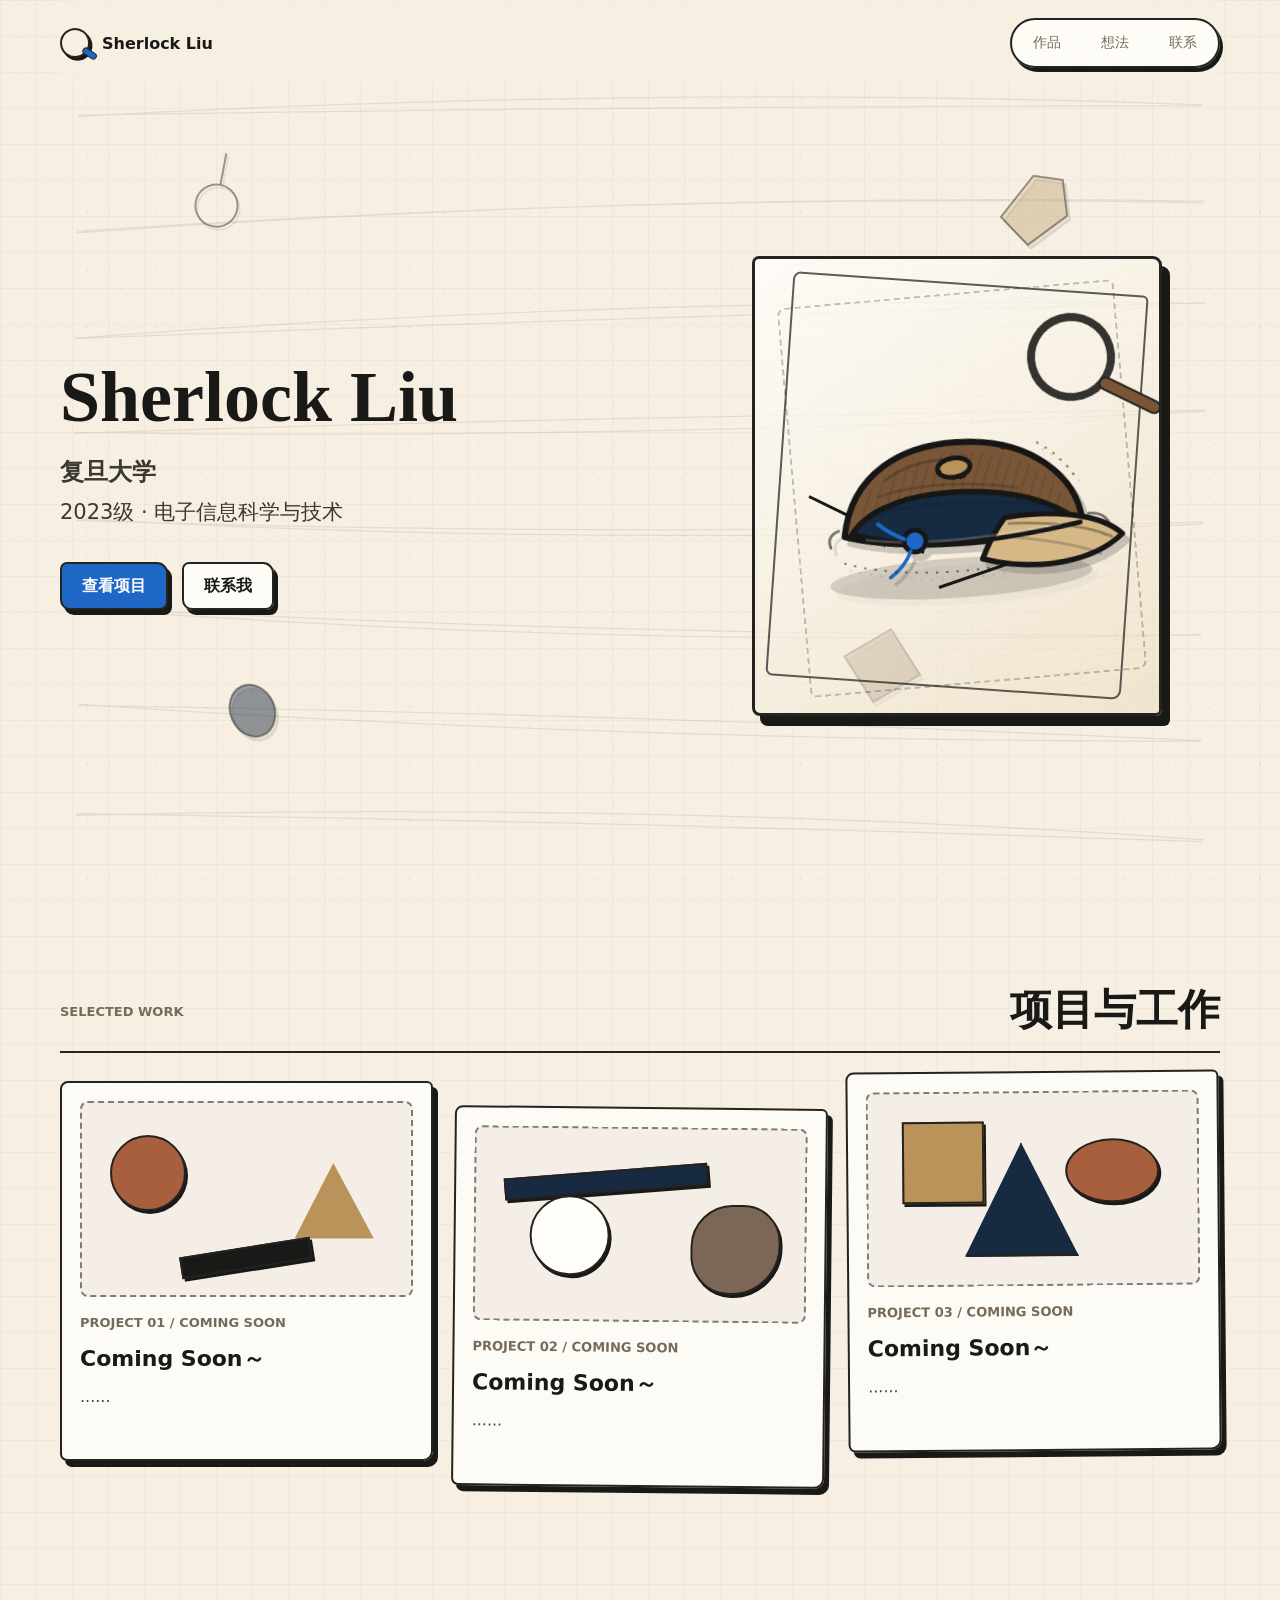
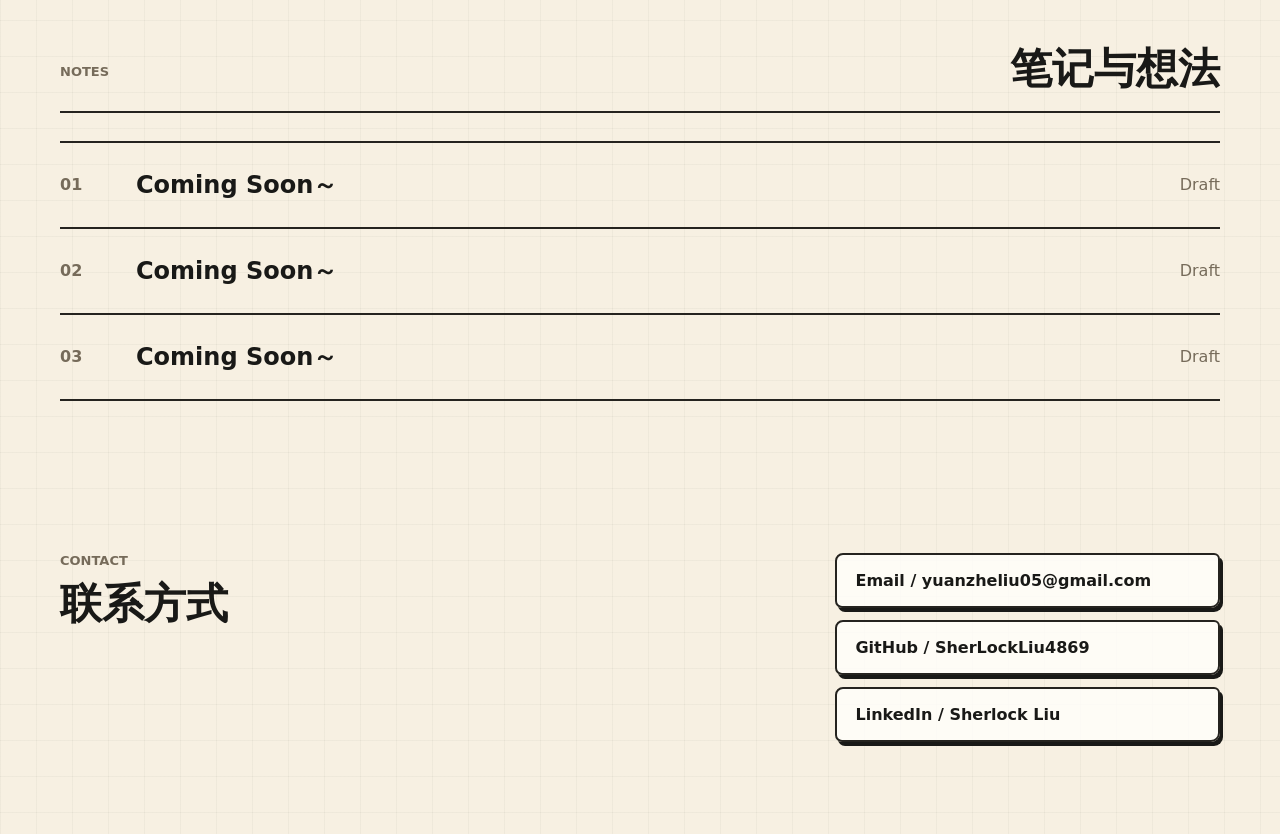
==== commit 3ebd12ed: "Simplify project descriptions" ====
--- a/index.html
+++ b/index.html
@@ -63,7 +63,7 @@
             <div>
               <p class="meta">Project 01 / Coming Soon</p>
               <h3>Coming Soon～</h3>
-              <p>一个之后会补上的代表项目，记录问题、过程和我负责的部分。</p>
+              <p>......</p>
             </div>
           </article>
           <article class="work-item">
@@ -73,7 +73,7 @@
             <div>
               <p class="meta">Project 02 / Coming Soon</p>
               <h3>Coming Soon～</h3>
-              <p>一个正在探索的方向，可以是工具、系统设计，或一次长期研究。</p>
+              <p>......</p>
             </div>
           </article>
           <article class="work-item">
@@ -83,7 +83,7 @@
             <div>
               <p class="meta">Project 03 / Coming Soon</p>
               <h3>Coming Soon～</h3>
-              <p>一些关于个人品牌、交互动画和视觉风格的实验，保持一点自由和玩心。</p>
+              <p>......</p>
             </div>
           </article>
         </div>
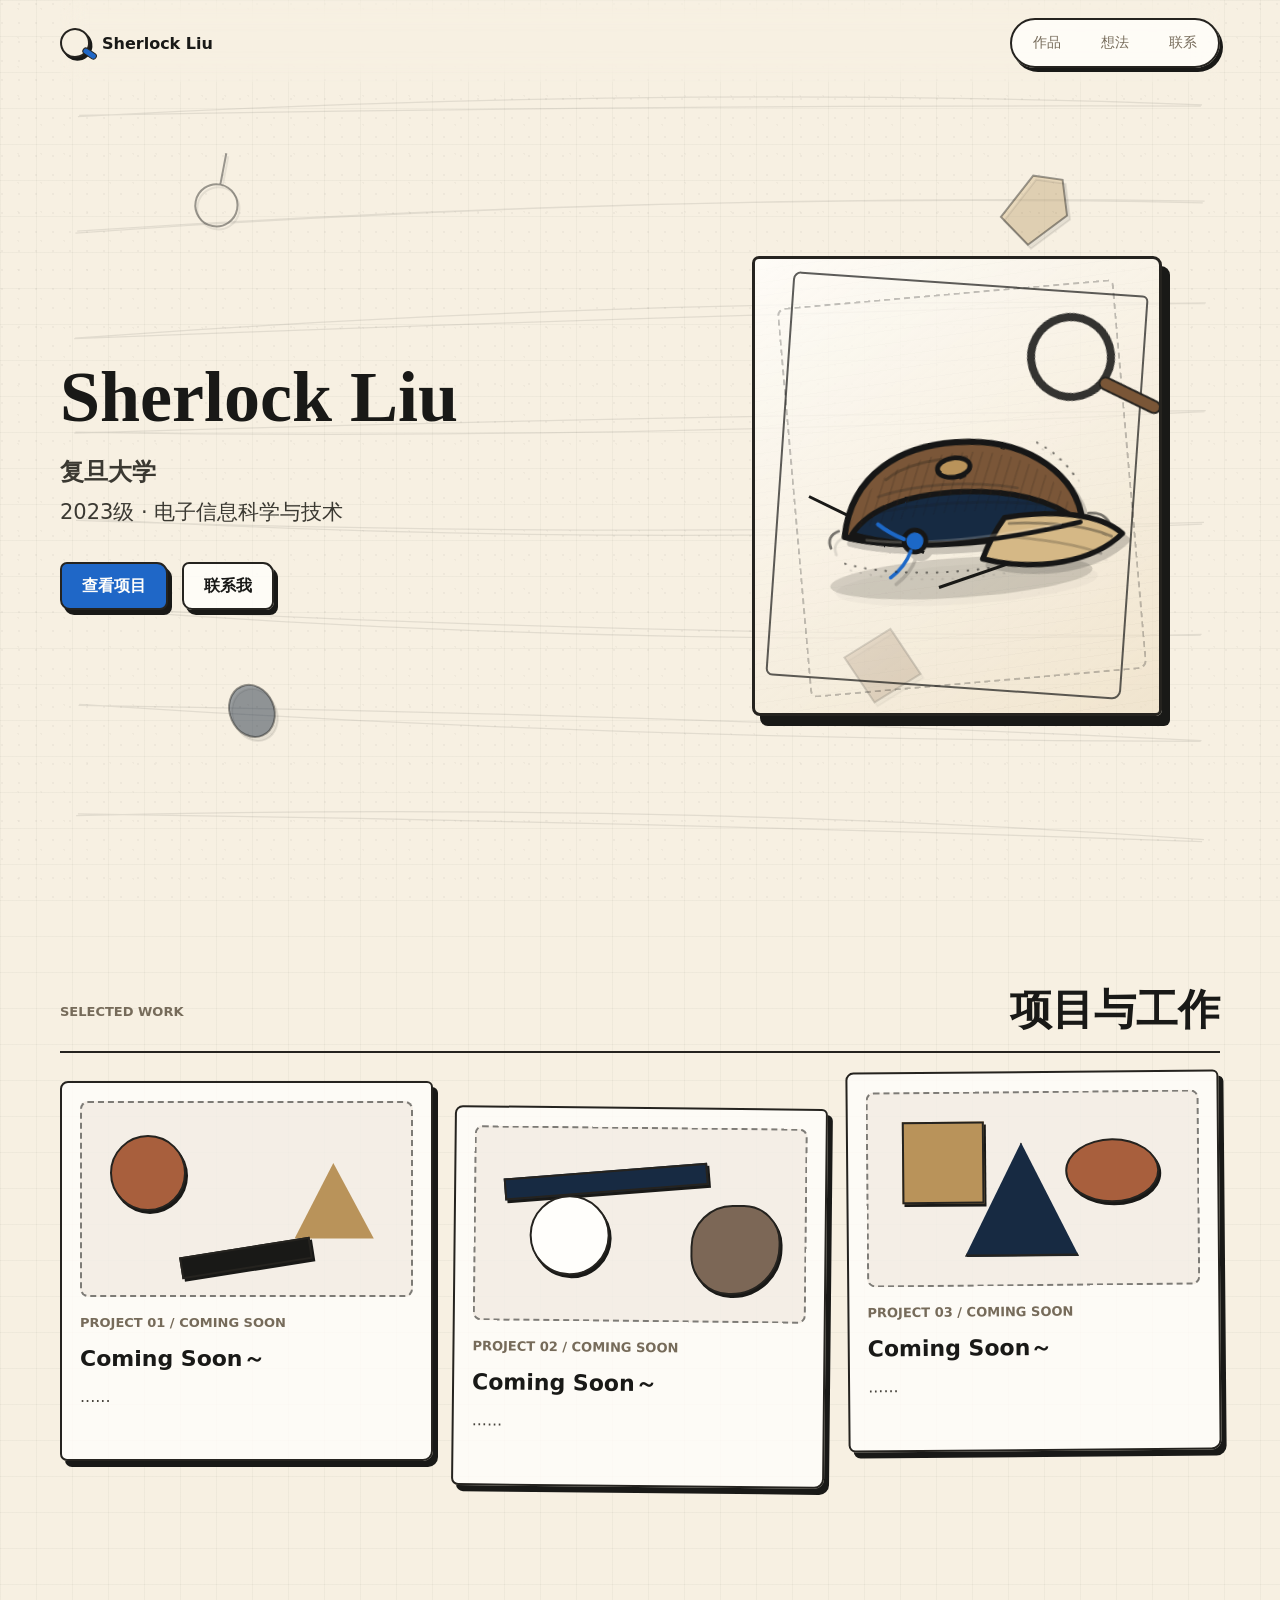
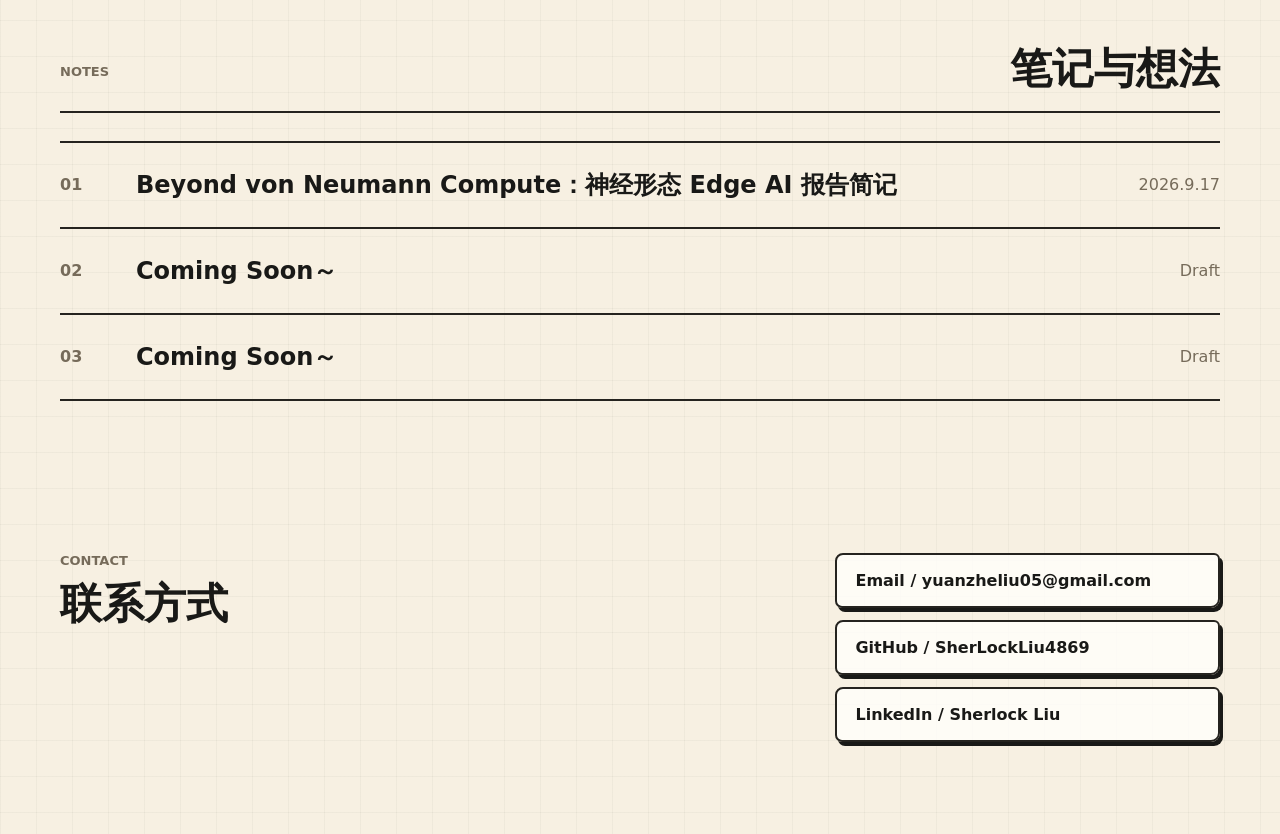
==== commit 37fa90a8: "Publish first Edge AI note" ====
--- a/index.html
+++ b/index.html
@@ -95,10 +95,10 @@
           <h2 id="notes-title">笔记与想法</h2>
         </div>
         <div class="note-list">
-          <a class="note-link" href="#">
+          <a class="note-link" href="./notes/edge-ai-neuromorphic-7-talks/">
             <span>01</span>
-            <strong>Coming Soon～</strong>
-            <em>Draft</em>
+            <strong>Beyond von Neumann Compute：神经形态 Edge AI 报告简记</strong>
+            <em>2026.9.17</em>
           </a>
           <a class="note-link" href="#">
             <span>02</span>
--- a/styles.css
+++ b/styles.css
@@ -606,6 +606,161 @@
   transform: rotate(-1deg);
 }
 
+.article-shell {
+  width: min(900px, calc(100% - 32px));
+  margin: 0 auto;
+  padding: 64px 0 110px;
+}
+
+.article-back {
+  display: inline-block;
+  margin-bottom: 54px;
+  color: var(--muted);
+  font-size: 14px;
+  font-weight: 800;
+  border-bottom: 2px solid transparent;
+}
+
+.article-back:hover,
+.article-back:focus-visible {
+  color: var(--ink);
+  border-color: var(--clue-blue);
+}
+
+.article-header {
+  padding-bottom: 40px;
+  border-bottom: 3px solid var(--line);
+}
+
+.article-header h1 {
+  max-width: 860px;
+  margin-bottom: 24px;
+  font-size: 56px;
+  line-height: 1.08;
+}
+
+.article-deck {
+  max-width: 760px;
+  margin-bottom: 24px;
+  color: #3b3932;
+  font-size: 20px;
+  line-height: 1.7;
+}
+
+.article-tags {
+  display: flex;
+  flex-wrap: wrap;
+  gap: 6px 10px;
+  margin: 0;
+  padding: 0;
+  color: var(--muted);
+  font-size: 13px;
+  font-weight: 800;
+  list-style: none;
+}
+
+.article-tags li:not(:last-child)::after {
+  content: " /";
+  margin-left: 10px;
+  color: var(--clue-blue);
+}
+
+.article-content {
+  padding-top: 48px;
+  color: #302e29;
+  font-size: 18px;
+  line-height: 1.85;
+}
+
+.article-content h2 {
+  margin: 68px 0 20px;
+  padding-top: 12px;
+  border-top: 2px solid rgba(37, 35, 31, 0.24);
+  font-size: 34px;
+  line-height: 1.25;
+}
+
+.article-content h3 {
+  margin: 44px 0 16px;
+  font-size: 24px;
+}
+
+.article-content p,
+.article-content ul,
+.article-content ol,
+.article-content blockquote,
+.article-content table {
+  margin-bottom: 24px;
+}
+
+.article-content li + li {
+  margin-top: 8px;
+}
+
+.article-content a {
+  color: var(--clue-blue);
+  text-decoration: underline;
+  text-decoration-thickness: 1px;
+  text-underline-offset: 4px;
+  overflow-wrap: anywhere;
+}
+
+.article-content blockquote {
+  margin-left: 0;
+  padding: 18px 22px;
+  border-left: 5px solid var(--brown);
+  background: rgba(213, 184, 134, 0.18);
+}
+
+.article-content blockquote > :last-child {
+  margin-bottom: 0;
+}
+
+.article-content img {
+  display: block;
+  width: 100%;
+  height: auto;
+  margin: 34px auto 14px;
+  border: 2px solid var(--line);
+  background: var(--white);
+  box-shadow: 5px 6px 0 var(--ink);
+}
+
+.article-content em {
+  color: var(--muted);
+}
+
+.article-content table {
+  display: block;
+  width: 100%;
+  overflow-x: auto;
+  border-collapse: collapse;
+  background: rgba(255, 254, 251, 0.58);
+}
+
+.article-content th,
+.article-content td {
+  min-width: 120px;
+  padding: 12px 14px;
+  border: 1px solid rgba(37, 35, 31, 0.38);
+  text-align: left;
+  vertical-align: top;
+}
+
+.article-content th {
+  background: rgba(213, 184, 134, 0.28);
+}
+
+.article-content .math {
+  overflow-x: auto;
+  overflow-y: hidden;
+}
+
+.article-content .math.display {
+  display: block;
+  padding: 8px 0;
+}
+
 @keyframes card-wander {
   0% {
     transform: translate3d(0, 0, 0) rotate(-1.4deg);
@@ -698,6 +853,10 @@
     font-size: 34px;
   }
 
+  .article-header h1 {
+    font-size: 48px;
+  }
+
   .portrait-stage {
     min-height: 430px;
   }
@@ -746,6 +905,41 @@
   h1 {
     font-size: 42px;
     line-height: 1.04;
+  }
+
+  .article-shell {
+    width: min(100% - 24px, 900px);
+    padding: 38px 0 72px;
+  }
+
+  .article-back {
+    margin-bottom: 36px;
+  }
+
+  .article-header {
+    padding-bottom: 30px;
+  }
+
+  .article-header h1 {
+    font-size: 38px;
+  }
+
+  .article-deck {
+    font-size: 17px;
+  }
+
+  .article-content {
+    padding-top: 34px;
+    font-size: 17px;
+  }
+
+  .article-content h2 {
+    margin-top: 52px;
+    font-size: 28px;
+  }
+
+  .article-content img {
+    box-shadow: 3px 4px 0 var(--ink);
   }
 
   .hero-profile {
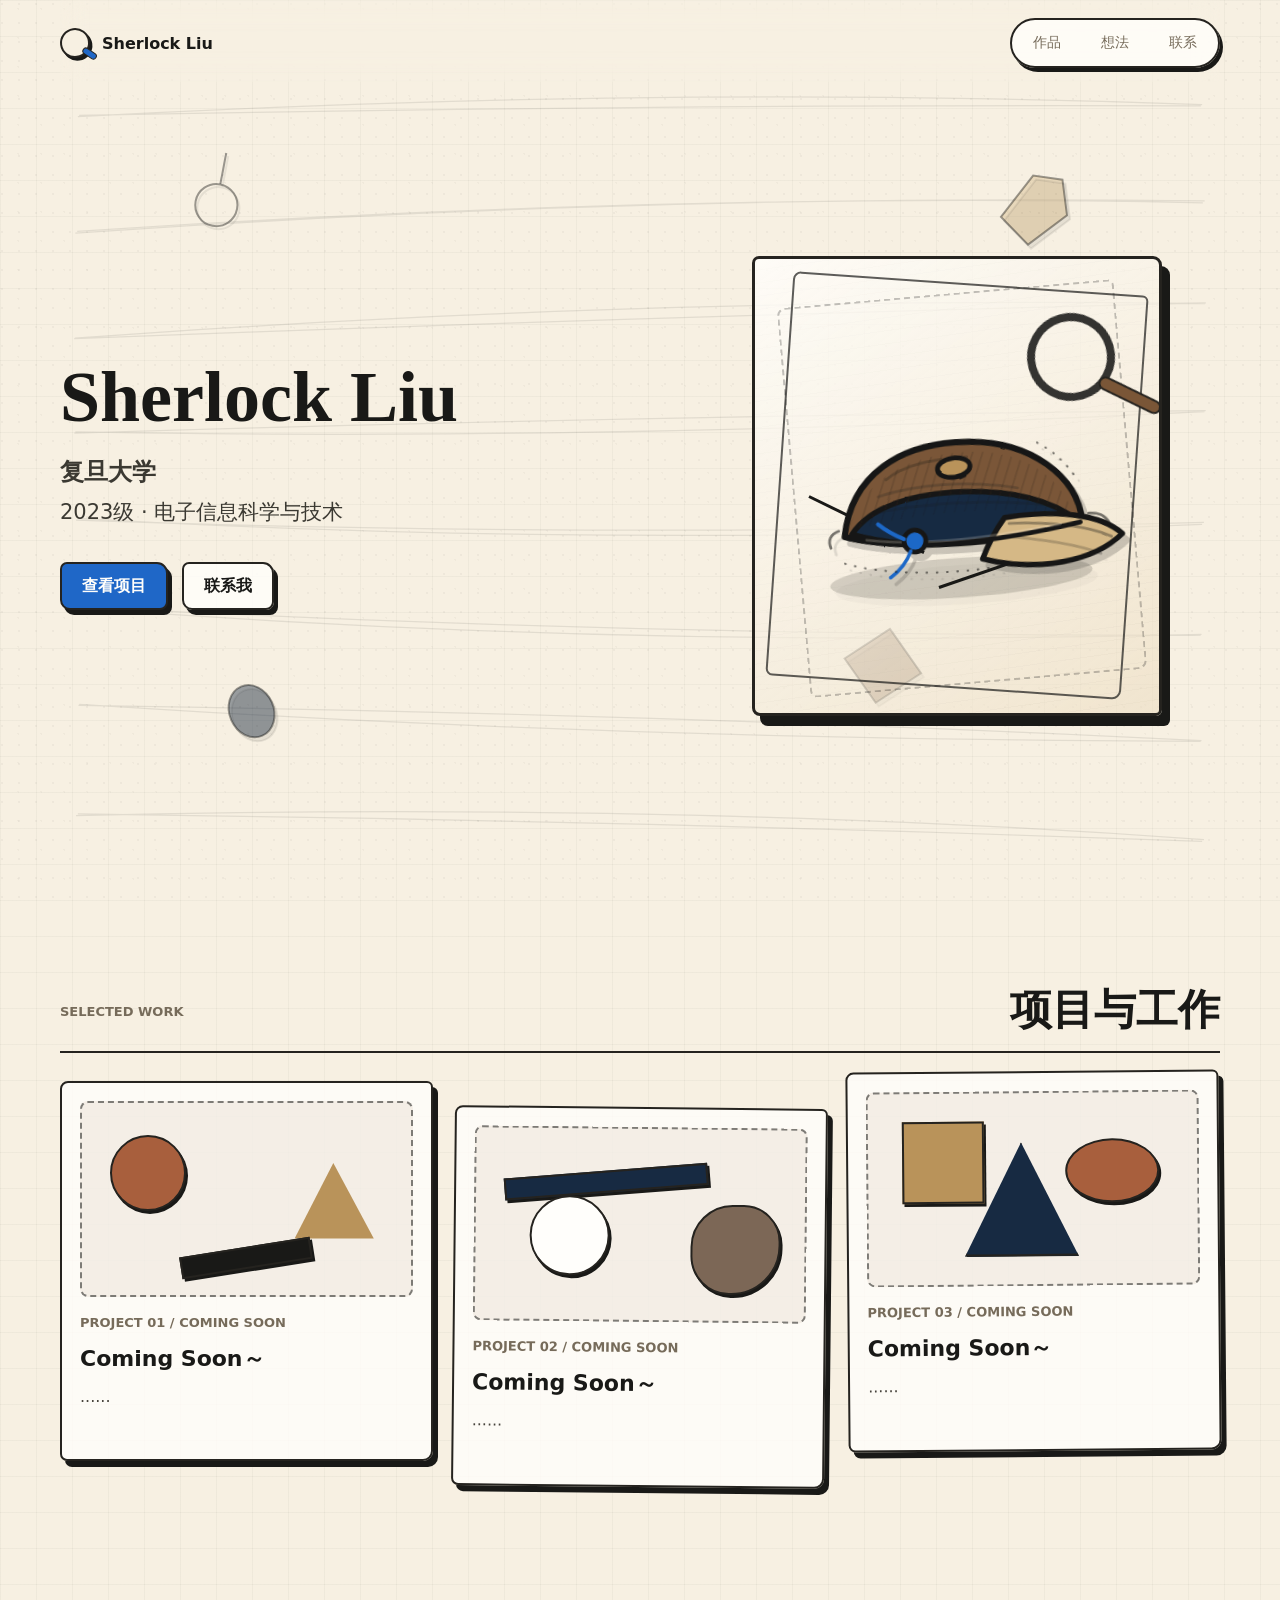
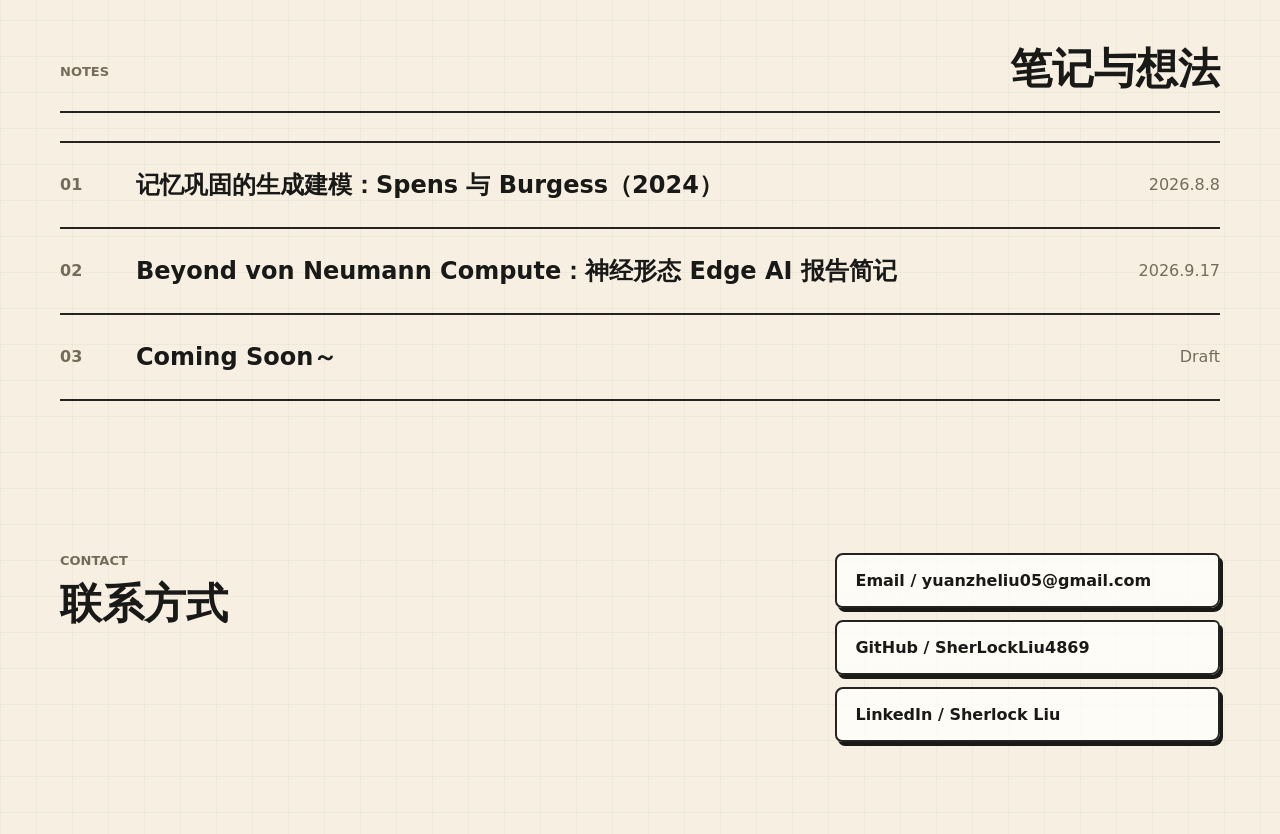
==== commit 2f74a29e: "Publish memory consolidation reading note" ====
--- a/index.html
+++ b/index.html
@@ -95,15 +95,15 @@
           <h2 id="notes-title">笔记与想法</h2>
         </div>
         <div class="note-list">
+          <a class="note-link" href="./notes/memory-consolidation-generative-model/">
+            <span>01</span>
+            <strong>记忆巩固的生成建模：Spens 与 Burgess（2024）</strong>
+            <em>2026.8.8</em>
+          </a>
           <a class="note-link" href="./notes/edge-ai-neuromorphic-7-talks/">
-            <span>01</span>
+            <span>02</span>
             <strong>Beyond von Neumann Compute：神经形态 Edge AI 报告简记</strong>
             <em>2026.9.17</em>
-          </a>
-          <a class="note-link" href="#">
-            <span>02</span>
-            <strong>Coming Soon～</strong>
-            <em>Draft</em>
           </a>
           <a class="note-link" href="#">
             <span>03</span>
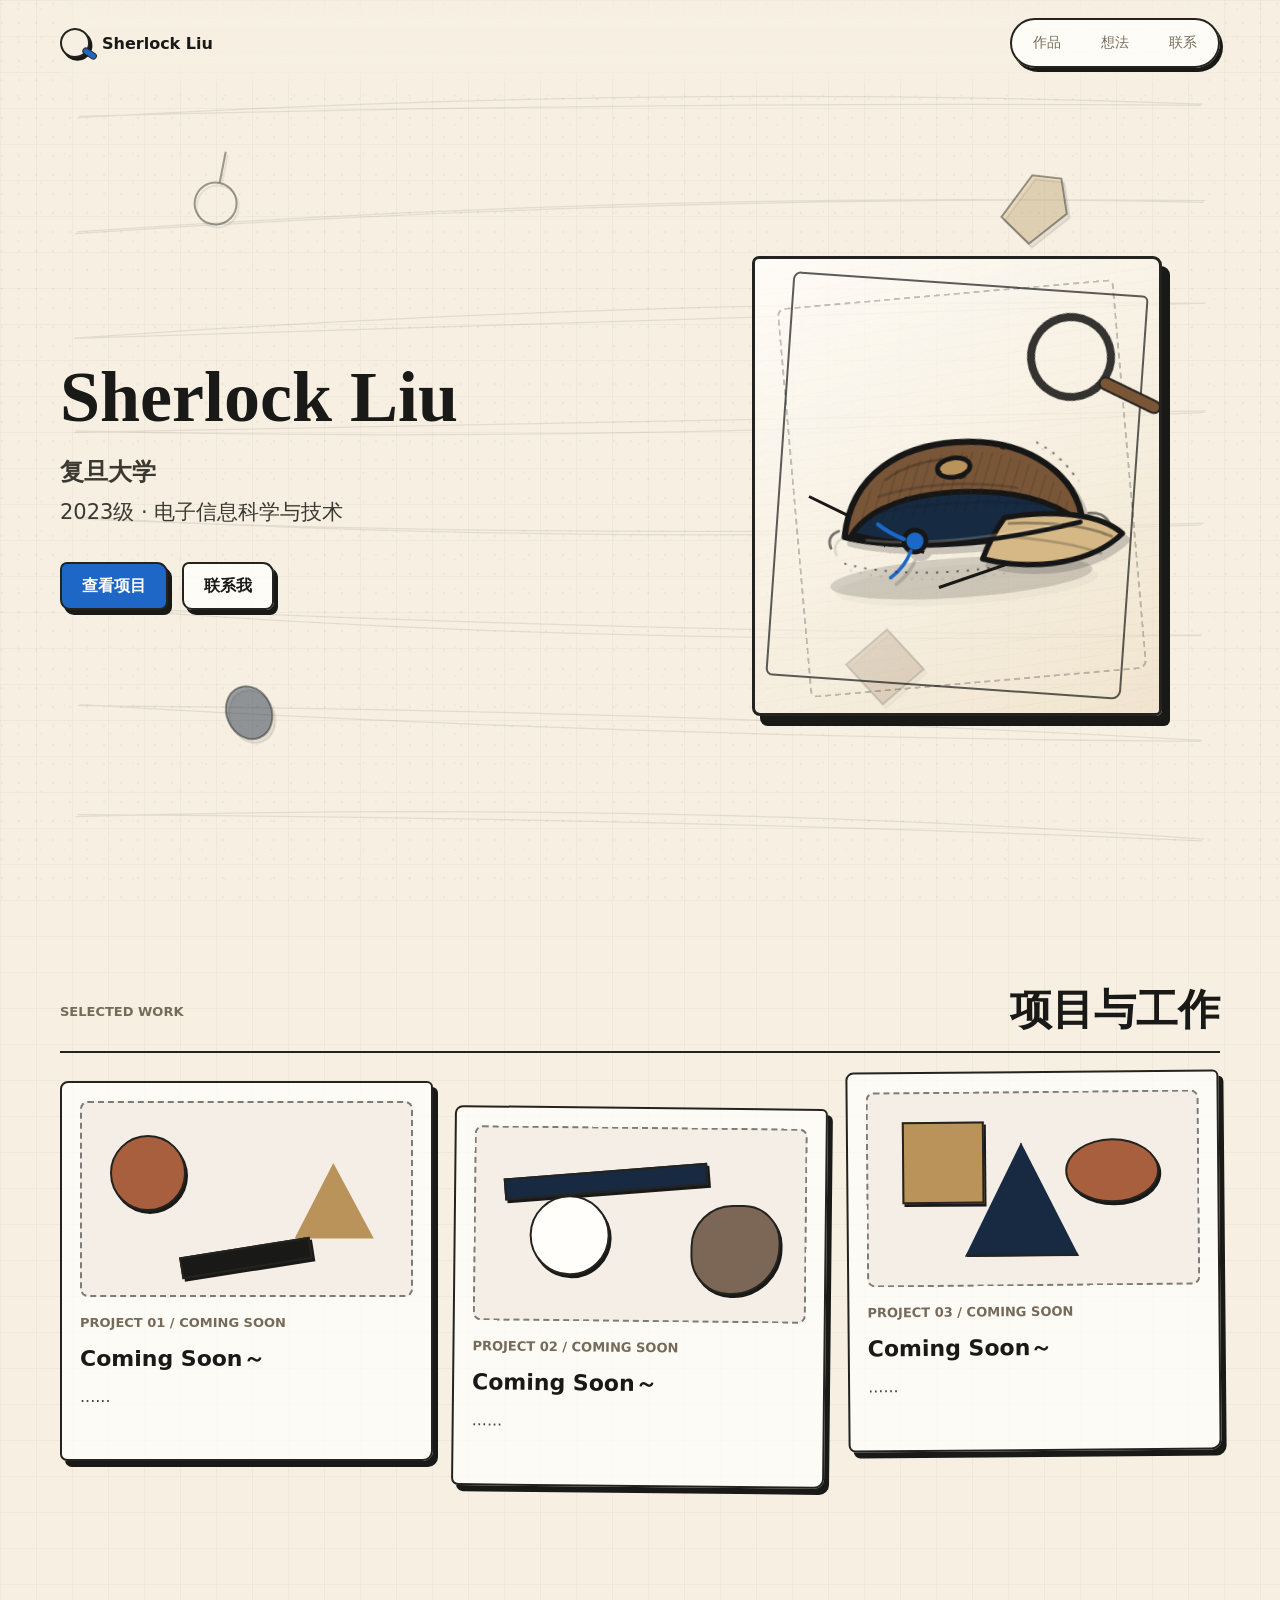
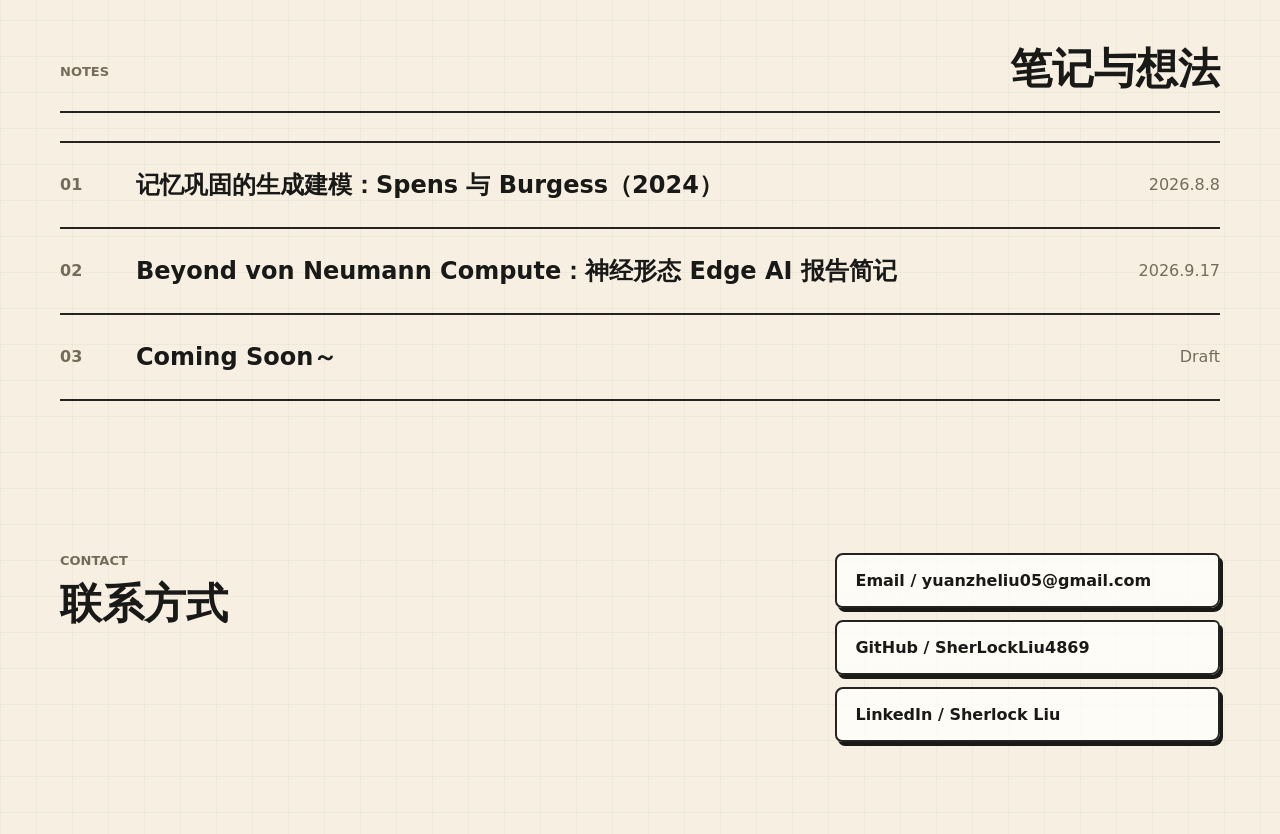
==== commit 179d7b30: "Shorten Edge AI note URL" ====
--- a/index.html
+++ b/index.html
@@ -100,7 +100,7 @@
             <strong>记忆巩固的生成建模：Spens 与 Burgess（2024）</strong>
             <em>2026.8.8</em>
           </a>
-          <a class="note-link" href="./notes/edge-ai-neuromorphic-7-talks/">
+          <a class="note-link" href="./notes/edge-ai-neuromorphic-talks/">
             <span>02</span>
             <strong>Beyond von Neumann Compute：神经形态 Edge AI 报告简记</strong>
             <em>2026.9.17</em>
